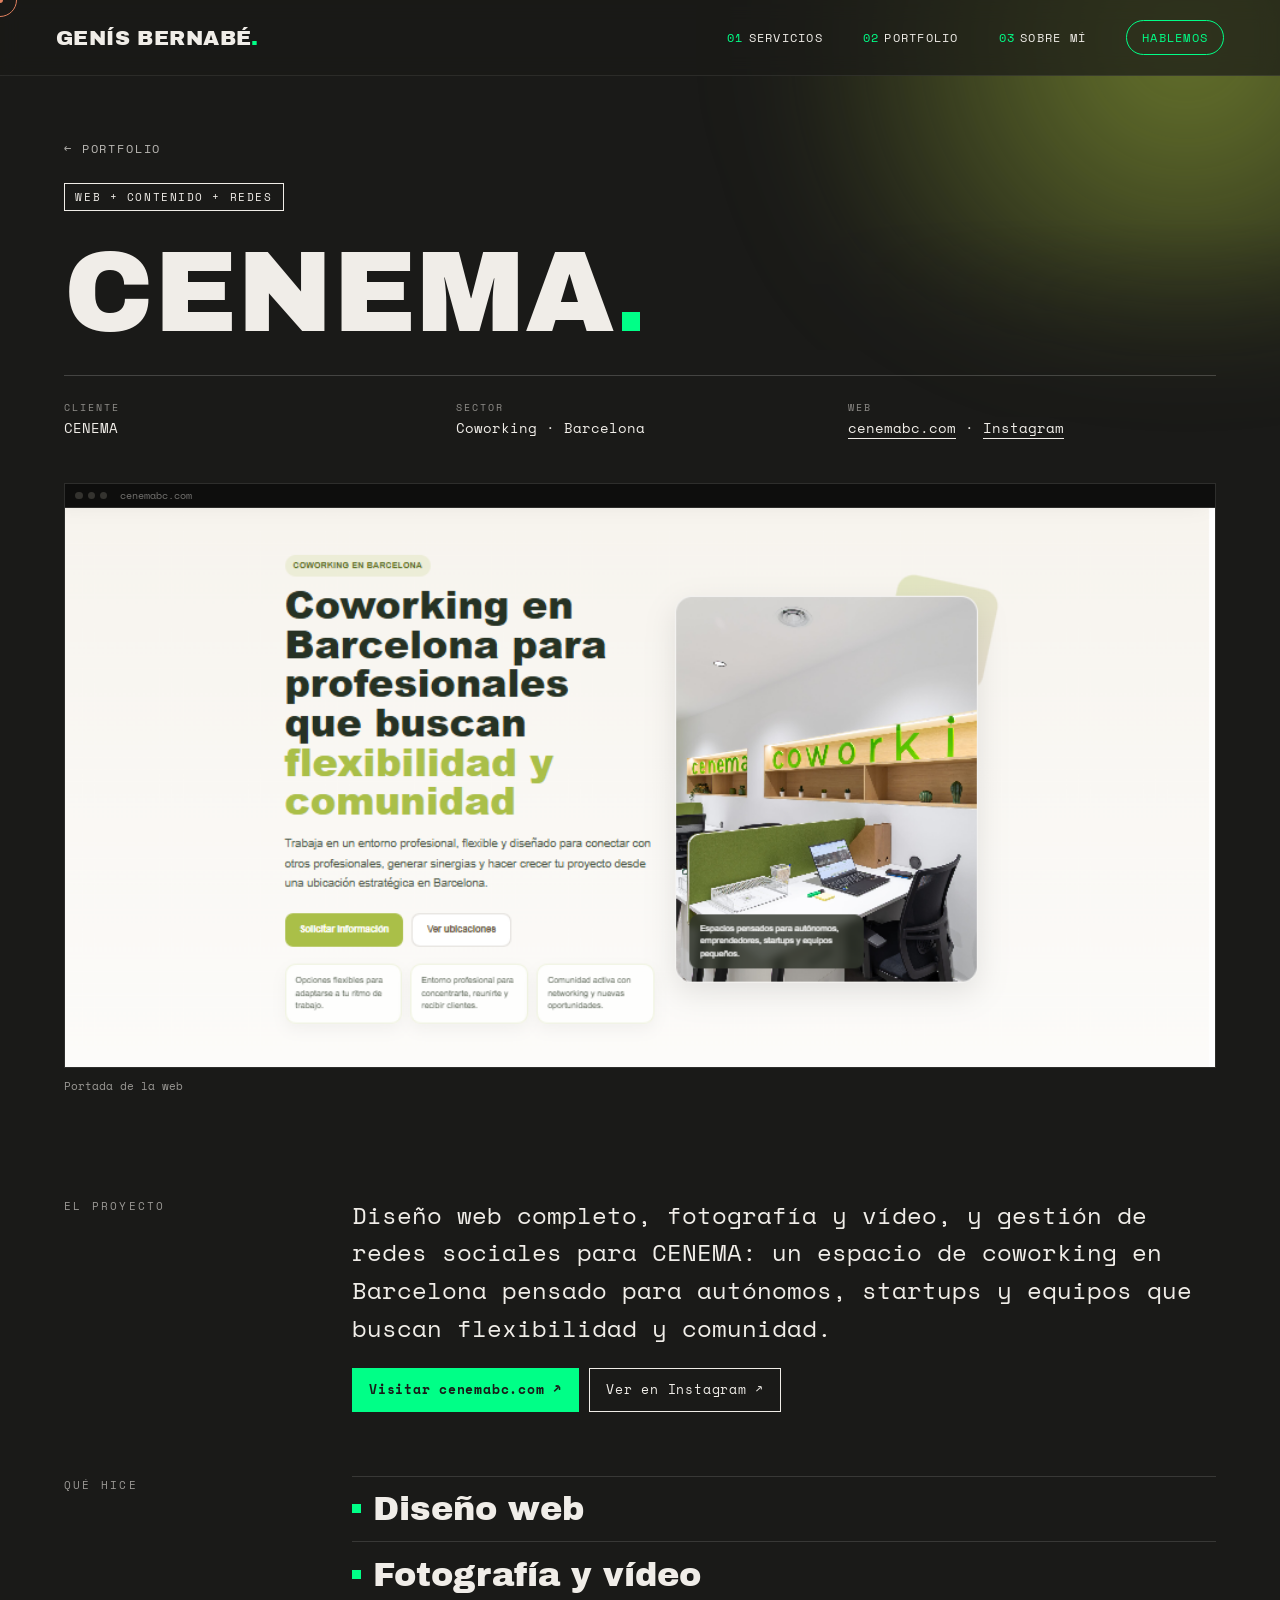
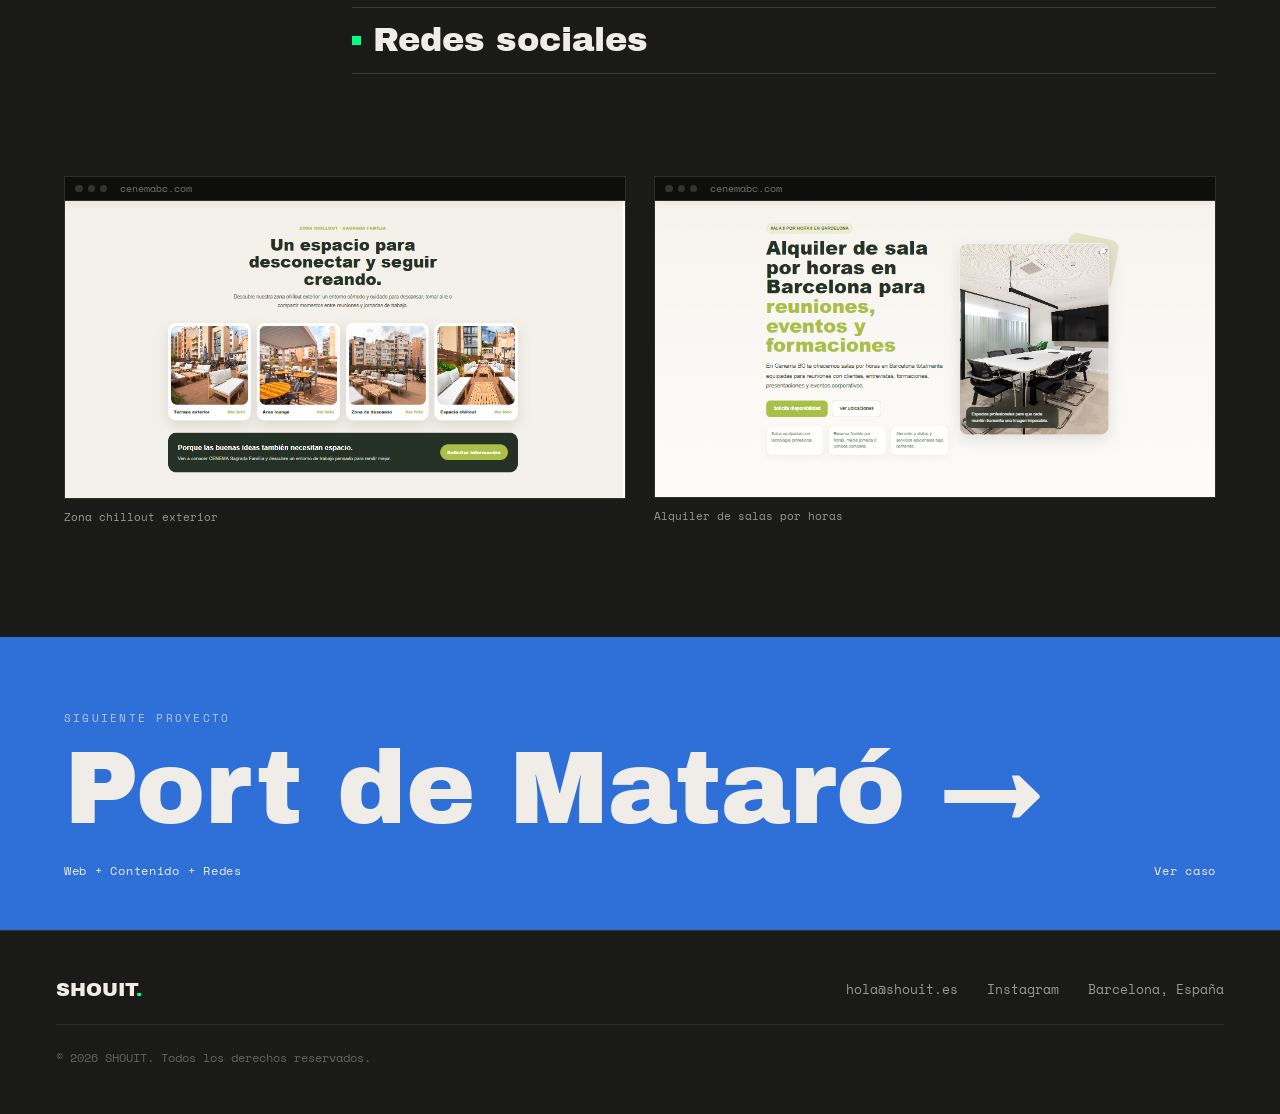
==== proyectos/cenema.html @ dc2387a7 "Páginas de proyecto: una sola luz, más lenta" ====
<!DOCTYPE html>
<html lang="es">
<head>
<meta charset="UTF-8">
<meta name="viewport" content="width=device-width, initial-scale=1.0">
<title>CENEMA — Genís Bernabé</title>
<meta name="description" content="Diseño web, fotografía y gestión de redes sociales para CENEMA, un espacio de coworking en Barcelona.">

<link rel="preconnect" href="https://fonts.googleapis.com">
<link rel="preconnect" href="https://fonts.gstatic.com" crossorigin>
<link href="https://fonts.googleapis.com/css2?family=Archivo+Black&family=Space+Mono:ital,wght@0,400;0,700;1,400&display=swap" rel="stylesheet">

<link rel="stylesheet" href="/style.css">
</head>
<body>

<!-- ============ CUSTOM CURSOR ============ -->
<div class="cursor" id="cursor" aria-hidden="true">
  <div class="cursor__dot"></div>
  <div class="cursor__ring"></div>
</div>

<header class="nav" id="nav">
  <a href="/index.html" class="nav__logo">GENÍS BERNABÉ<span class="dot">.</span></a>

  <nav class="nav__links" id="navLinks">
    <a href="/index.html#servicios"><span>01</span> Servicios</a>
    <a href="/index.html#portfolio"><span>02</span> Portfolio</a>
    <a href="/index.html#sobre-mi"><span>03</span> Sobre mí</a>
    <a href="/index.html#contacto" class="nav__cta">Hablemos</a>
  </nav>

  <button class="nav__burger" id="burger" aria-label="Abrir menú" aria-expanded="false">
    <span></span><span></span>
  </button>
</header>
<main id="top" class="proyecto" style="--tint:#a5bd3c;--tint-ink:#1a1a18">

  <!-- ============ CABECERA ============ -->
  <header class="proyecto-head">
    <div class="proyecto-glow" aria-hidden="true"><div class="proyecto-bg"><span class="proyecto-blob"></span></div></div>
    <a class="proyecto-back" href="/index.html#portfolio">← Portfolio</a>
    <p class="proyecto-tag">Web + Contenido + Redes</p>
    <h1 class="proyecto-title">CENEMA<span class="proyecto-dot"></span></h1>
    <dl class="proyecto-meta">
      <div><dt>Cliente</dt><dd>CENEMA</dd></div>
      <div><dt>Sector</dt><dd>Coworking · Barcelona</dd></div>
      <div><dt>Web</dt><dd><a href="https://cenemabc.com" target="_blank" rel="noopener">cenemabc.com</a> · <a href="https://www.instagram.com/cenemabc" target="_blank" rel="noopener">Instagram</a></dd></div>
    </dl>
  </header>

  <!-- ============ PORTADA ============ -->
  <section class="proyecto-cover">
      <figure class="proyecto-shot">
        <div class="proyecto-shot__frame">
          <div class="proyecto-shot__bar" aria-hidden="true"><i></i><i></i><i></i><span>cenemabc.com</span></div>
          <img src="/img/proyectos/cenema/cenema-03.jpg.png" width="956" height="465" alt="Portada de la web de CENEMA — Coworking en Barcelona" loading="lazy">
        </div>
        <figcaption>Portada de la web</figcaption>
      </figure>
  </section>

  <!-- ============ EL PROYECTO ============ -->
  <section class="proyecto-row">
    <h2 class="proyecto-lbl">El proyecto</h2>
    <div>
      <p class="proyecto-text">Diseño web completo, fotografía y vídeo, y gestión de redes sociales para CENEMA: un espacio de coworking en Barcelona pensado para autónomos, startups y equipos que buscan flexibilidad y comunidad.</p>
        <div class="proyecto-btns">
          <a href="https://cenemabc.com" target="_blank" rel="noopener" class="proyecto-btn proyecto-btn--solid">Visitar cenemabc.com ↗</a>
          <a href="https://www.instagram.com/cenemabc" target="_blank" rel="noopener" class="proyecto-btn">Ver en Instagram ↗</a>
        </div>
    </div>
  </section>

  <!-- ============ QUÉ HICE ============ -->
  <section class="proyecto-row">
    <h2 class="proyecto-lbl">Qué hice</h2>
    <ul class="proyecto-works">
      <li>Diseño web</li>
      <li>Fotografía y vídeo</li>
      <li>Redes sociales</li>
    </ul>
  </section>

  <!-- ============ GALERÍA ============ -->
  <section class="proyecto-gallery" data-n="2">
      <figure class="proyecto-shot">
        <div class="proyecto-shot__frame">
          <div class="proyecto-shot__bar" aria-hidden="true"><i></i><i></i><i></i><span>cenemabc.com</span></div>
          <img src="/img/proyectos/cenema/cenema-01.jpg.png" width="961" height="509" alt="CENEMA — zona chillout exterior" loading="lazy">
        </div>
        <figcaption>Zona chillout exterior</figcaption>
      </figure>
      <figure class="proyecto-shot">
        <div class="proyecto-shot__frame">
          <div class="proyecto-shot__bar" aria-hidden="true"><i></i><i></i><i></i><span>cenemabc.com</span></div>
          <img src="/img/proyectos/cenema/cenema-02.jpg.png" width="941" height="497" alt="CENEMA — alquiler de salas por horas" loading="lazy">
        </div>
        <figcaption>Alquiler de salas por horas</figcaption>
      </figure>
  </section>

  <!-- ============ SIGUIENTE PROYECTO ============ -->
  <a class="proyecto-next" href="/proyectos/mataro.html" style="--tint:#2f6fd8;--tint-ink:#f0ede8">
    <span class="proyecto-next__lbl">Siguiente proyecto</span>
    <span class="proyecto-next__name">Port de Mataró →</span>
    <span class="proyecto-next__row"><span>Web + Contenido + Redes</span><span>Ver caso</span></span>
  </a>

</main>

<!-- ============ FOOTER ============ -->
<footer class="footer">
  <a href="/index.html" class="footer__brand">SHOUIT<span class="dot">.</span></a>
  <div class="footer__meta">
    <a href="mailto:hola@shouit.es">hola@shouit.es</a>
    <a href="https://instagram.com" target="_blank" rel="noopener">Instagram</a>
    <span>Barcelona, España</span>
  </div>
  <p class="footer__copy">© <span id="year"></span> SHOUIT. Todos los derechos reservados.</p>
</footer>

<script src="/script.js"></script>
</body>
</html>
---- style.css ----
/* ==========================================================
   SHOUIT — design tokens
   ========================================================== */
:root{
  --black:#1a1a18;
  --white:#f0ede8;
  --green:#00ff87;
  --accent:#e0805f;

  --font-display:'Archivo Black', sans-serif;
  --font-mono:'Space Mono', monospace;

  --nav-h:76px;
  --ease:cubic-bezier(.16,1,.3,1);

  --ink:var(--white);
}

/* Sections that sit on a light (green) background flip their ink color
   automatically — every rule below that reads var(--ink) adapts without
   needing a separate light-mode copy of each rule. */
.on-light{
  --ink:var(--black);
  background:var(--green);
  color:var(--ink);
}

*,*::before,*::after{box-sizing:border-box;margin:0;padding:0;}

html{scroll-behavior:smooth;}

body{
  background:var(--black);
  color:var(--ink);
  font-family:var(--font-mono);
  overflow-x:hidden;
  cursor:none;
}

a{color:inherit;text-decoration:none;}
button{font:inherit;color:inherit;background:none;border:0;cursor:none;}
ul{list-style:none;}
img{max-width:100%;display:block;}

::selection{background:var(--green);color:var(--black);}

.dot{color:var(--green);}

@media (hover:none), (pointer:coarse){
  body, a, button{cursor:auto;}
  .cursor{display:none;}
}

/* ==========================================================
   Custom cursor
   ========================================================== */
.cursor{position:fixed;top:0;left:0;z-index:300;pointer-events:none;}
.cursor__dot,.cursor__ring{
  position:fixed;top:0;left:0;
  border-radius:50%;
  transform:translate(-50%,-50%);
  pointer-events:none;
}
.cursor__dot{width:6px;height:6px;background:var(--accent);}
.cursor__ring{
  width:34px;height:34px;
  border:1px solid var(--accent);
  transition:width .25s var(--ease),height .25s var(--ease),
             border-color .25s var(--ease),background .25s var(--ease);
}
.cursor.is-active .cursor__ring{
  width:56px;height:56px;
  background:color-mix(in srgb, var(--accent) 15%, transparent);
  border-color:var(--white);
}

/* ==========================================================
   Nav
   ========================================================== */
.nav{
  --ink:var(--white);
  position:fixed;top:0;left:0;right:0;z-index:100;
  height:var(--nav-h);
  display:flex;align-items:center;justify-content:space-between;
  padding:0 clamp(1.5rem,5vw,3.5rem);
  background:rgba(26,26,24,.7);
  backdrop-filter:blur(10px);
  border-bottom:1px solid color-mix(in srgb, var(--ink) 8%, transparent);
}
.nav__logo{
  font-family:var(--font-display);
  font-size:1.3rem;
  letter-spacing:.02em;
}
.nav__links{display:flex;align-items:center;gap:2.5rem;}
.nav__links a{
  font-size:.78rem;
  text-transform:uppercase;
  letter-spacing:.1em;
  display:flex;align-items:center;gap:.4em;
  position:relative;
}
.nav__links a span{color:var(--green);}
.nav__links a:not(.nav__cta)::after{
  content:'';position:absolute;left:0;bottom:-4px;width:0;height:1px;
  background:var(--green);transition:width .3s var(--ease);
}
.nav__links a:not(.nav__cta):hover::after{width:100%;}
.nav__cta{
  border:1px solid var(--green);
  color:var(--green);
  padding:.6em 1.2em;
  border-radius:100px;
  transition:background .25s var(--ease),color .25s var(--ease);
}
.nav__cta:hover{background:var(--green);color:var(--black);}

.nav__burger{
  display:none;
  width:32px;height:22px;
  position:relative;
  flex-direction:column;justify-content:space-between;
}
.nav__burger span{
  display:block;height:2px;width:100%;background:var(--white);
  transition:transform .3s var(--ease),opacity .3s var(--ease);
}

/* ==========================================================
   Hero
   ========================================================== */
.hero{
  position:relative;
  min-height:100vh;
  padding:calc(var(--nav-h) + 3rem) clamp(1.5rem,5vw,3.5rem) 4rem;
  display:flex;flex-direction:column;align-items:center;justify-content:center;
  text-align:center;
  gap:1.6rem;
  overflow:hidden;
  background:var(--black);
}
.hero > *{position:relative;z-index:1;}

.hero__bg{
  position:absolute;inset:-20%;
  z-index:0;
  filter:blur(60px);
  pointer-events:none;
  /* Entrada: la página arranca en negro y las manchas se van encendiendo */
  opacity:0;
  animation:heroWake 1.6s ease-out .1s forwards;
}
@keyframes heroWake{to{opacity:1;}}

/* En la portada, el menú aparece cuando termina la entrada del nombre
   (script.js ajusta el momento exacto con --nav-d) */
.home .nav{
  opacity:0;
  animation:fadeUp .6s var(--ease) var(--nav-d, 1.9s) forwards;
}
.hero__blob{
  position:absolute;
  border-radius:50%;
  mix-blend-mode:screen;
}
.hero__blob--1{
  width:45%;height:70%;left:-5%;top:-10%;
  background:radial-gradient(circle, color-mix(in srgb, var(--green) 55%, transparent), transparent 70%);
  animation:heroBlobA 8s ease-in-out infinite;
}
.hero__blob--2{
  width:50%;height:65%;right:-10%;top:10%;
  background:radial-gradient(circle, color-mix(in srgb, var(--accent) 50%, transparent), transparent 70%);
  animation:heroBlobB 9.5s ease-in-out infinite;
}
.hero__blob--3{
  width:40%;height:55%;left:30%;bottom:-20%;
  background:radial-gradient(circle, color-mix(in srgb, var(--green) 30%, transparent), transparent 70%);
  animation:heroBlobC 11s ease-in-out infinite;
}
@keyframes heroBlobA{
  0%,100%{transform:translate(0,0) scale(1);}
  25%{transform:translate(14%,16%) scale(1.2);}
  50%{transform:translate(-6%,10%) scale(.9);}
  75%{transform:translate(10%,-8%) scale(1.1);}
}
@keyframes heroBlobB{
  0%,100%{transform:translate(0,0) scale(1);}
  25%{transform:translate(-16%,-10%) scale(1.15);}
  50%{transform:translate(8%,-14%) scale(.92);}
  75%{transform:translate(-10%,8%) scale(1.1);}
}
@keyframes heroBlobC{
  0%,100%{transform:translate(0,0) scale(1);}
  25%{transform:translate(10%,-14%) scale(1.25);}
  50%{transform:translate(-14%,-4%) scale(.9);}
  75%{transform:translate(6%,10%) scale(1.1);}
}

.hero__eyebrow{
  font-size:.75rem;letter-spacing:.25em;
  color:var(--accent);
  opacity:0;
  animation:fadeUp .6s var(--ease) var(--d, 1.8s) forwards;
}
.hero__prompt{
  font-family:var(--font-mono);
  font-weight:700;
  font-size:clamp(1rem,2.6vw,1.6rem);
  letter-spacing:.05em;
  text-transform:uppercase;
  display:flex;flex-wrap:wrap;gap:.5em;justify-content:center;
}
.hero__prompt .w{
  opacity:0;transform:translateY(1em);
  animation:wordIn .6s var(--ease) forwards;
}
@keyframes wordIn{to{opacity:1;transform:translateY(0);}}

.hero__brand{
  font-family:var(--font-display);
  font-size:clamp(2.6rem,6.2vw,5.5rem);
  line-height:.9;
  letter-spacing:.01em;
  color:var(--white);
  display:flex;flex-wrap:wrap;justify-content:center;
  column-gap:.32em;row-gap:.12em; /* row-gap leaves room for the accents on Í and É */
}
.hero__word{
  display:inline-flex;align-items:baseline;white-space:nowrap;
  /* Recorta solo lo que queda por debajo de la línea del texto
     (por arriba y a los lados no, para las tildes y el punto) */
  clip-path:inset(-1em -100vw 0 -100vw);
}
/* Punto final verde: entra desde la derecha y se posa en la línea del texto */
.hero__dot{
  width:.2em;height:.2em;margin-left:.06em;flex:none;
  background:var(--green);
  opacity:0;transform:translateX(5em);
  animation:dotIn .9s cubic-bezier(.22,1,.36,1) var(--d, 1.4s) forwards;
}
@keyframes dotIn{
  0%{opacity:0;transform:translateX(5em);}
  20%{opacity:1;}
  100%{opacity:1;transform:translateX(0);}
}
/* El nombre sube desde detrás de una línea invisible, palabra a palabra */
.hero__brand .l{
  display:inline-block;
  transform:translateY(135%); /* 135% para que tampoco asomen las tildes antes de tiempo */
  animation:nameUp .9s var(--ease) forwards;
}
@keyframes nameUp{to{transform:translateY(0);}}
.hero__sub{
  max-width:34ch;
  font-size:.9rem;
  line-height:1.6;
  color:color-mix(in srgb, var(--ink) 65%, transparent);
  opacity:0;
  animation:fadeUp .6s var(--ease) var(--d, 2.4s) forwards;
}
@keyframes fadeUp{
  from{opacity:0;transform:translateY(12px);}
  to{opacity:1;transform:translateY(0);}
}
.hero__scroll{
  display:flex;flex-direction:column;align-items:center;gap:.5rem;
  font-size:.7rem;letter-spacing:.2em;text-transform:uppercase;
  color:color-mix(in srgb, var(--ink) 50%, transparent);
  margin-top:1rem;
  opacity:0;
  animation:fadeUp .6s var(--ease) var(--d, 2.6s) forwards;
}
.hero__scroll svg{animation:bob 1.6s ease-in-out infinite;}
@keyframes bob{0%,100%{transform:translateY(0);}50%{transform:translateY(6px);}}

@media (prefers-reduced-motion:reduce){
  .hero__prompt .w,.hero__brand .l,.hero__dot,.hero__eyebrow,.hero__sub,.hero__scroll,.hero__bg,.home .nav{
    animation:none !important;opacity:1 !important;transform:none !important;
  }
  .hero__blob{animation:none !important;}
}

/* ==========================================================
   Marquee
   ========================================================== */
.marquee{
  border-top:1px solid color-mix(in srgb, var(--ink) 12%, transparent);
  border-bottom:1px solid color-mix(in srgb, var(--ink) 12%, transparent);
  overflow:hidden;
  padding:1.1rem 0;
}
.marquee__track{
  display:flex;align-items:center;
  white-space:nowrap;
  width:max-content;
  animation:scroll 26s linear infinite;
}
.marquee__track span{
  font-family:var(--font-display);
  font-size:clamp(1.3rem,3vw,2rem);
  padding:0 1.2rem;
  color:var(--white);
}
.marquee__track i{
  width:10px;height:10px;border-radius:50%;background:var(--green);
  display:inline-block;flex:none;
}
@keyframes scroll{to{transform:translateX(-50%);}}
@media (prefers-reduced-motion:reduce){.marquee__track{animation:none;}}

/* ==========================================================
   Section head
   ========================================================== */
.section-head{
  padding:6rem clamp(1.5rem,5vw,3.5rem) 2.5rem;
}
.section-head__eyebrow{
  font-size:.75rem;letter-spacing:.25em;color:var(--accent);margin-bottom:.8rem;
}
.section-head__title{
  font-family:var(--font-display);
  font-size:clamp(2.2rem,6vw,4rem);
  line-height:1.02;
}

/* ==========================================================
   Servicios — accordion
   ========================================================== */
.accordion{
  border-top:1px solid color-mix(in srgb, var(--ink) 15%, transparent);
  padding:0 clamp(1.5rem,5vw,3.5rem) 2rem;
}
.acc-item{border-bottom:1px solid color-mix(in srgb, var(--ink) 15%, transparent);}
.acc-item__head{
  width:100%;
  display:flex;align-items:center;gap:1.5rem;
  padding:1.7rem 0;
  text-align:left;
}
.acc-item__num{
  font-size:.8rem;color:var(--accent);
}
.acc-item__title{
  flex:1;
  font-family:var(--font-display);
  font-size:clamp(1.3rem,3.5vw,2.1rem);
  transition:color .25s var(--ease);
}
.acc-item:hover .acc-item__title{color:var(--green);}
.acc-item__plus{
  position:relative;width:20px;height:20px;flex:none;
}
.acc-item__plus::before,.acc-item__plus::after{
  content:'';position:absolute;top:50%;left:50%;
  background:var(--white);
  transform:translate(-50%,-50%);
  transition:transform .3s var(--ease);
}
.acc-item__plus::before{width:20px;height:2px;}
.acc-item__plus::after{width:2px;height:20px;}
.acc-item.is-open .acc-item__plus::after{transform:translate(-50%,-50%) rotate(90deg) scaleY(0);}
.acc-item.is-open .acc-item__plus::before{background:var(--green);}

.acc-item__body{
  max-height:0;overflow:hidden;
  transition:max-height .5s var(--ease);
}
.acc-item__body-inner{padding:0 0 2rem;max-width:56ch;}
.acc-item__body-inner p{
  font-size:.95rem;line-height:1.7;color:color-mix(in srgb, var(--ink) 75%, transparent);margin-bottom:1rem;
}
.acc-item__body-inner li{
  font-size:.85rem;padding:.4rem 0;
  border-top:1px dashed color-mix(in srgb, var(--ink) 20%, transparent);
}
.acc-item__body-inner li::before{content:'— ';color:var(--accent);}

/* ==========================================================
   Portfolio — galería horizontal que avanza con el scroll vertical
   ========================================================== */
.pf{position:relative;}
.pf__sticky{
  position:sticky;top:0;
  height:100vh;
  overflow:hidden;
  display:flex;flex-direction:column;justify-content:center;
  padding-top:var(--nav-h);
}
.pf__track{
  display:flex;gap:clamp(1rem,2vw,1.75rem);
  padding:0 clamp(1.5rem,5vw,3.5rem);
  width:max-content;
  will-change:transform;
}
.pf__panel{
  --ink:var(--white);
  position:relative;flex:none;
  width:84vw;
  height:calc(100vh - var(--nav-h) - 6.5rem);
  min-height:320px;
  overflow:hidden;
  background:#141414;
  color:var(--ink);
  isolation:isolate;
  /* Permite que lo de dentro se mida respecto al panel (unidades cqw / cqh) */
  container-type:size;
}

/* Fondo de los paneles: oscuro con un brillo del color de la marca del cliente (--tint) */
.pf__panel--stage{
  --tint:#3a3a36;
  background:
    radial-gradient(60% 80% at 72% 42%, color-mix(in srgb, var(--tint) 34%, transparent), transparent 70%),
    radial-gradient(40% 50% at 95% 100%, color-mix(in srgb, var(--tint) 18%, transparent), transparent 70%),
    #121211;
}

/* Proyectos web: la captura dentro de un navegador, a la derecha */
.pf__shot{
  position:absolute;inset:0;
  display:flex;align-items:center;justify-content:flex-end;
  padding:0 5.5cqw 16cqh 0;
  will-change:transform;
}
.pf__browser{
  width:min(61cqw, 112cqh);
  border-radius:.9cqw;overflow:hidden;
  background:#e9e6e0;
  box-shadow:0 3cqw 6cqw -2cqw rgba(0,0,0,.65), 0 0 0 1px rgba(255,255,255,.12);
  transition:transform 1.1s var(--ease);
}
.pf__panel:hover .pf__browser{transform:translateY(-1cqh) scale(1.015);}
.pf__browser-bar{
  height:max(22px, 2.6cqw);
  display:flex;align-items:center;gap:max(5px,.55cqw);
  padding:0 max(10px,1.2cqw);
  background:#dcd8d1;
}
.pf__browser-bar i{width:max(7px,.75cqw);height:max(7px,.75cqw);border-radius:50%;background:#b9b4ab;}
.pf__browser-bar span{
  margin-left:max(10px,1.2cqw);
  flex:1;max-width:38%;
  border-radius:100px;background:#efece7;
  font-size:max(10px,.8cqw);line-height:1.9;padding-left:max(8px,.9cqw);
  color:#8a857c;white-space:nowrap;overflow:hidden;
}
.pf__browser img{width:100%;aspect-ratio:16/9;object-fit:cover;object-position:left top;}

/* Proyectos de redes: posts en fila que se salen del panel, como un feed que sigue */
.pf__feed{
  position:absolute;inset:0;
  display:flex;align-items:center;gap:2cqw;
  padding-left:37cqw;
  will-change:transform;
}
.pf__feed img{
  flex:none;
  height:76cqh;width:auto;aspect-ratio:4/5;object-fit:cover;
  box-shadow:0 2.5cqw 5cqw -2cqw rgba(0,0,0,.7);
  transition:transform 1.1s var(--ease);
}
.pf__feed img:nth-child(odd){translate:0 5%;}
.pf__feed img:nth-child(even){translate:0 -5%;}
.pf__panel:hover .pf__feed img{transform:translateY(-6px);}
.pf__panel:hover .pf__feed img:nth-child(2){transition-delay:.05s;}
.pf__panel:hover .pf__feed img:nth-child(3){transition-delay:.1s;}
.pf__panel:hover .pf__feed img:nth-child(4){transition-delay:.15s;}

/* Hueco provisional mientras no hay imagen */
.pf__pending{
  position:absolute;inset:0;
  background:repeating-linear-gradient(135deg, color-mix(in srgb, var(--white) 5%, transparent) 0 1px, transparent 1px 14px);
  display:flex;align-items:center;justify-content:center;
}
.pf__pending span{
  font-size:.72rem;letter-spacing:.2em;text-transform:uppercase;
  color:color-mix(in srgb, var(--white) 45%, transparent);
  border:1px dashed color-mix(in srgb, var(--white) 25%, transparent);
  padding:.6rem 1rem;
}

.pf__scrim{
  position:absolute;inset:0;z-index:1;pointer-events:none;
  background:linear-gradient(to top, rgba(10,10,9,.78) 0%, rgba(10,10,9,.25) 32%, transparent 55%);
}
.pf__panel--stage .pf__scrim{background:linear-gradient(to top, rgba(10,10,9,.55) 0%, transparent 35%);}
.pf__cap{
  position:absolute;z-index:2;
  left:clamp(1.25rem,3vw,2.5rem);right:clamp(1.25rem,3vw,2.5rem);bottom:clamp(1.25rem,3vw,2.25rem);
  display:flex;align-items:flex-end;justify-content:space-between;gap:1.5rem;
}
.pf__title{display:flex;align-items:baseline;gap:clamp(.8rem,1.6vw,1.4rem);}
.pf__num{font-size:.8rem;letter-spacing:.1em;color:var(--green);}
.pf__name{font-family:var(--font-display);font-size:clamp(1.8rem,5vw,4.2rem);line-height:.95;}
.pf__tag{
  margin-top:.7rem;margin-left:calc(2ch + clamp(.8rem,1.6vw,1.4rem));
  font-size:.72rem;letter-spacing:.1em;text-transform:uppercase;
  color:color-mix(in srgb, var(--ink) 70%, transparent);
}
.pf__view{
  flex:none;font-size:.75rem;letter-spacing:.08em;text-transform:uppercase;
  border:1px solid var(--green);color:var(--green);
  padding:.65em 1.2em;border-radius:100px;
  opacity:0;transform:translateY(8px);
  transition:opacity .4s var(--ease),transform .4s var(--ease),background .25s var(--ease),color .25s var(--ease);
}
.pf__panel:hover .pf__view,.pf__panel:focus-visible .pf__view{opacity:1;transform:translateY(0);}
.pf__view:hover{background:var(--green);color:var(--black);}

/* Último panel: "Tu proyecto aquí" */
.pf__panel--cta{
  --ink:var(--black);
  background:transparent;
  border:1px dashed color-mix(in srgb, var(--ink) 35%, transparent);
  display:flex;flex-direction:column;justify-content:flex-end;
  padding:clamp(1.25rem,3vw,2.5rem);
  transition:border-color .3s var(--ease);
}
.pf__panel--cta:hover{border-color:var(--accent);}
.pf__panel--cta .pf__num{color:var(--ink);}
.pf__panel--cta .pf__name{color:var(--accent);font-size:clamp(2.4rem,7vw,6rem);}
.pf__panel--cta .pf__go{margin-top:1.2rem;font-size:.85rem;letter-spacing:.08em;text-transform:uppercase;}

/* Contador + barra de progreso */
.pf__meta{
  display:flex;align-items:center;gap:1.2rem;
  padding:1.4rem clamp(1.5rem,5vw,3.5rem) 0;
  font-size:.75rem;letter-spacing:.12em;
}
.pf__count{font-variant-numeric:tabular-nums;min-width:7ch;}
.pf__bar{flex:1;max-width:240px;height:1px;background:color-mix(in srgb, var(--ink) 25%, transparent);position:relative;overflow:hidden;}
.pf__bar i{position:absolute;inset:0;background:var(--ink);transform-origin:left;transform:scaleX(0);}

@media (max-width:700px){
  .pf__panel{width:86vw;height:min(68vh, 560px);}
  /* En móvil el panel es vertical: el trabajo va arriba y el título abajo */
  .pf__shot{align-items:flex-start;justify-content:center;padding:9cqh 7cqw 0;}
  .pf__browser{width:86cqw;border-radius:2cqw;}
  .pf__browser-bar span{display:none;}
  .pf__browser img{aspect-ratio:4/3;}
  .pf__feed{align-items:flex-start;padding:8cqh 0 0 8cqw;gap:4cqw;}
  .pf__feed img{height:52cqh;}
  .pf__cap{flex-direction:column;align-items:flex-start;}
  .pf__view{opacity:1;transform:none;}
}

/* ==========================================================
   About
   ========================================================== */
.about{
  display:grid;grid-template-columns:1fr 1.2fr;gap:3rem;
  padding:5rem clamp(1.5rem,5vw,3.5rem) 6rem;
  border-top:1px solid color-mix(in srgb, var(--ink) 12%, transparent);
}
.about__text p{font-size:.95rem;line-height:1.75;color:color-mix(in srgb, var(--ink) 75%, transparent);margin-bottom:1.2rem;}
.about__link{
  display:inline-block;margin-top:.5rem;
  font-size:.85rem;color:var(--green);
  border-bottom:1px solid var(--green);padding-bottom:.15rem;
}
@media (max-width:800px){
  .about{grid-template-columns:1fr;}
}

/* ==========================================================
   Contact
   ========================================================== */
.contact{
  border-top:1px solid color-mix(in srgb, var(--ink) 12%, transparent);
}
.form{
  padding:0 clamp(1.5rem,5vw,3.5rem) 7rem;
  max-width:640px;
  display:flex;flex-direction:column;gap:1.6rem;
}
.form__row{display:flex;flex-direction:column;gap:.6rem;}
.form__row label{
  font-size:.72rem;letter-spacing:.15em;text-transform:uppercase;color:var(--ink);
}
.form__row input,.form__row textarea{
  background:transparent;
  border:none;
  border-bottom:1px solid color-mix(in srgb, var(--ink) 25%, transparent);
  color:var(--ink);
  font-family:var(--font-mono);
  font-size:1rem;
  padding:.7rem 0;
  resize:vertical;
  transition:border-color .25s var(--ease);
}
.form__row input::placeholder,.form__row textarea::placeholder{color:color-mix(in srgb, var(--ink) 35%, transparent);}
.form__row input:focus,.form__row textarea:focus{
  outline:none;border-color:var(--accent);
}
.form__submit{
  align-self:flex-start;
  display:flex;align-items:center;gap:.8rem;
  margin-top:.5rem;
  background:var(--black);
  color:var(--white);
  font-family:var(--font-mono);font-weight:700;
  font-size:.85rem;letter-spacing:.05em;text-transform:uppercase;
  padding:1rem 1.8rem;
  border-radius:100px;
  transition:transform .25s var(--ease),background .25s var(--ease);
}
.form__submit:hover{background:var(--accent);color:var(--black);transform:translateX(4px);}

/* ==========================================================
   Footer
   ========================================================== */
.footer{
  padding:3rem clamp(1.5rem,5vw,3.5rem);
  display:flex;flex-wrap:wrap;gap:1.5rem;
  align-items:center;justify-content:space-between;
  border-top:1px solid color-mix(in srgb, var(--ink) 12%, transparent);
}
.footer__brand{font-family:var(--font-display);font-size:1.2rem;}
.footer__meta{display:flex;gap:1.8rem;font-size:.8rem;color:color-mix(in srgb, var(--ink) 60%, transparent);flex-wrap:wrap;}
.footer__meta a:hover{color:var(--green);}
.footer__copy{
  width:100%;
  font-size:.72rem;color:color-mix(in srgb, var(--ink) 35%, transparent);
  padding-top:1.5rem;
  border-top:1px solid color-mix(in srgb, var(--ink) 8%, transparent);
}

/* ==========================================================
   Keyboard focus
   ========================================================== */
a:focus-visible,button:focus-visible,input:focus-visible,textarea:focus-visible{
  outline:2px solid var(--accent);outline-offset:3px;
}

/* ==========================================================
   Responsive nav
   ========================================================== */
@media (max-width:820px){
  .nav__burger{display:flex;}
  .nav__links{
    position:fixed;top:var(--nav-h);left:0;right:0;
    background:var(--black);
    flex-direction:column;align-items:flex-start;
    gap:0;
    padding:1rem clamp(1.5rem,5vw,3.5rem) 2rem;
    border-bottom:1px solid color-mix(in srgb, var(--ink) 10%, transparent);
    transform:translateY(-8px);
    opacity:0;visibility:hidden;
    transition:opacity .3s var(--ease),transform .3s var(--ease),visibility .3s;
  }
  .nav__links.is-open{opacity:1;visibility:visible;transform:translateY(0);}
  .nav__links a{width:100%;padding:1rem 0;border-bottom:1px solid color-mix(in srgb, var(--ink) 8%, transparent);}
  .nav__cta{margin-top:1rem;text-align:center;}
  .nav__burger.is-open span:first-child{transform:translateY(4px) rotate(45deg);}
  .nav__burger.is-open span:last-child{transform:translateY(-4px) rotate(-45deg);}

  .about{gap:2rem;}
}

/* ==========================================================
   Página de proyecto (/proyectos/) — estructura "caso de estudio"
   Cabecera con ficha de datos → portada → proyecto → qué hice
   → galería → bloque con el color del siguiente proyecto.
   Cada página define --tint / --tint-ink (color de su vitrina).
   ========================================================== */
.proyecto{
  --tint:var(--green);--tint-ink:var(--black);
  --pad:clamp(1.25rem,5vw,4rem);
  --line:color-mix(in srgb, var(--white) 14%, transparent);
  max-width:1680px;margin-inline:auto;
  display:flex;flex-direction:column;
}
:where(.proyecto) a{color:inherit;text-decoration:none;}

/* ---- cabecera ---- */
.proyecto-head{
  position:relative;overflow:hidden;
  padding:calc(var(--nav-h) + clamp(1.5rem,5vw,4.5rem)) var(--pad) clamp(1.75rem,4vw,2.75rem);
  display:flex;flex-direction:column;gap:clamp(1.1rem,2vw,1.6rem);
}
/* Luz de la cabecera: las mismas manchas en movimiento que el hero,
   con el color del proyecto (--tint). Se desvanece hacia abajo. */
.proyecto-glow{
  position:absolute;inset:0;z-index:0;overflow:hidden;pointer-events:none;
  -webkit-mask-image:linear-gradient(#000 45%, transparent 100%);
  mask-image:linear-gradient(#000 45%, transparent 100%);
}
.proyecto-bg{
  position:absolute;inset:-20%;
  filter:blur(60px);
  opacity:0;
  animation:heroWake 2.4s ease-out .1s forwards;
}
/* Una sola luz, arriba a la derecha, con un movimiento lento */
.proyecto-blob{
  position:absolute;border-radius:50%;mix-blend-mode:screen;
  width:55%;height:90%;right:-8%;top:-25%;
  background:radial-gradient(circle, color-mix(in srgb, var(--tint) 60%, transparent), transparent 70%);
  animation:heroBlobB 22s ease-in-out infinite;
}
.proyecto-head > :not(.proyecto-glow){position:relative;z-index:1;}
.proyecto-back{
  width:fit-content;
  font-size:.72rem;letter-spacing:.16em;text-transform:uppercase;
  opacity:.75;transition:opacity .25s var(--ease);
}
.proyecto-back:hover{opacity:1;color:var(--green);}
.proyecto-tag{
  width:fit-content;
  border:1px solid currentColor;padding:.3rem .65rem;
  font-size:.7rem;letter-spacing:.14em;text-transform:uppercase;
}
.proyecto-title{
  font-family:var(--font-display);font-weight:400;
  font-size:clamp(2.75rem,9vw,8rem);line-height:.98;
  text-wrap:balance;
}
.proyecto-dot{
  display:inline-block;width:.16em;height:.16em;
  margin-left:.06em;background:var(--green);
  /* Entra desde la derecha, como el punto del hero */
  opacity:0;transform:translateX(5em);
  animation:dotIn .9s cubic-bezier(.22,1,.36,1) .35s forwards;
}
.proyecto-meta{
  display:grid;grid-template-columns:1fr 1fr;gap:1rem 1rem;
  border-top:1px solid color-mix(in srgb, var(--white) 20%, transparent);
  padding-top:1.1rem;
}
.proyecto-meta > div:last-child{grid-column:1 / -1;}
.proyecto-meta dt{
  font-size:.62rem;letter-spacing:.2em;text-transform:uppercase;
  color:color-mix(in srgb, var(--white) 55%, transparent);
}
.proyecto-meta dd{margin:.2rem 0 0;font-size:.82rem;line-height:1.5;}
.proyecto-meta dd a{border-bottom:1px solid currentColor;transition:color .25s var(--ease);}
.proyecto-meta dd a:hover{color:var(--green);}

/* ---- imágenes ---- */
.proyecto-cover{padding:0 var(--pad);}
.proyecto-shot{margin:0;}
.proyecto-shot__frame{
  border:1px solid var(--line);background:#0e0e0d;overflow:hidden;
}
.proyecto-shot__bar{
  height:1.5rem;display:flex;align-items:center;gap:.32rem;
  padding:0 .65rem;background:#0e0e0d;border-bottom:1px solid var(--line);
  font-size:.62rem;color:color-mix(in srgb, var(--white) 45%, transparent);
}
.proyecto-shot__bar i{width:.45rem;height:.45rem;border-radius:50%;background:#34332f;}
.proyecto-shot__bar span{margin-left:.5rem;}
.proyecto-shot img{display:block;width:100%;height:auto;}
.proyecto-shot figcaption{
  margin-top:.55rem;font-size:.7rem;
  color:color-mix(in srgb, var(--white) 60%, transparent);
}
.proyecto-posts{
  display:grid;grid-template-columns:1fr 1fr;gap:.65rem;
}
.proyecto-posts img{display:block;width:100%;height:auto;border:1px solid var(--line);}

/* ---- texto ---- */
.proyecto-row{
  padding:clamp(2.75rem,8vw,6.5rem) var(--pad) 0;
  display:grid;gap:.9rem;
}
.proyecto-row + .proyecto-row{padding-top:clamp(2rem,5vw,4rem);}
.proyecto-lbl{
  margin:0;font-weight:400;
  font-size:.7rem;letter-spacing:.2em;text-transform:uppercase;
  color:color-mix(in srgb, var(--white) 60%, transparent);
}
.proyecto-text{margin:0;max-width:62ch;font-size:1rem;line-height:1.7;}
.proyecto-btns{display:flex;flex-wrap:wrap;gap:.65rem;margin-top:1.3rem;}
.proyecto-btn{
  display:inline-flex;align-items:center;gap:.5rem;
  padding:.7rem 1rem;border:1px solid var(--white);
  font-size:.76rem;letter-spacing:.06em;
  transition:background .25s var(--ease), color .25s var(--ease);
}
.proyecto-btn:hover{background:var(--white);color:var(--black);}
.proyecto-btn--solid{background:var(--green);border-color:var(--green);color:var(--black);font-weight:700;}
.proyecto-btn--solid:hover{background:var(--white);border-color:var(--white);}
.proyecto-works{list-style:none;margin:0;padding:0;}
.proyecto-works li{
  display:flex;align-items:center;gap:.75rem;
  border-top:1px solid color-mix(in srgb, var(--white) 14%, transparent);
  padding:.9rem 0;
  font-family:var(--font-display);font-size:clamp(1.3rem,3vw,2.1rem);
}
.proyecto-works li:last-child{border-bottom:1px solid color-mix(in srgb, var(--white) 14%, transparent);}
.proyecto-works li::before{content:"";width:.55rem;height:.55rem;background:var(--green);flex:none;}

/* ---- galería ---- */
.proyecto-gallery{
  padding:clamp(2.75rem,8vw,6.5rem) var(--pad) 0;
  display:grid;gap:1.1rem;
}

/* ---- siguiente proyecto ---- */
.proyecto-next{
  margin-top:clamp(3.5rem,9vw,7rem);
  background:var(--tint);color:var(--tint-ink);
  padding:clamp(2.25rem,6vw,4.5rem) var(--pad) clamp(2rem,4vw,3.5rem);
  display:flex;flex-direction:column;gap:.8rem;
}
.proyecto-next__lbl{font-size:.7rem;letter-spacing:.2em;text-transform:uppercase;opacity:.7;}
.proyecto-next__name{
  font-family:var(--font-display);
  font-size:clamp(2.4rem,9vw,6.5rem);line-height:.98;
  transition:text-decoration-color .25s var(--ease);
  text-decoration:underline;text-decoration-color:transparent;
  text-decoration-thickness:.06em;text-underline-offset:.12em;
}
.proyecto-next:hover .proyecto-next__name{text-decoration-color:currentColor;}
.proyecto-next__row{
  display:flex;flex-wrap:wrap;justify-content:space-between;gap:.75rem;
  margin-top:.5rem;font-size:.76rem;letter-spacing:.06em;
}

/* ---- escritorio ---- */
@media (min-width:900px){
  .proyecto-meta{grid-template-columns:repeat(3,1fr);gap:1.5rem;padding-top:1.5rem;}
  .proyecto-meta > div:last-child{grid-column:auto;}
  .proyecto-meta dd{font-size:.86rem;}
  .proyecto-row{grid-template-columns:15rem minmax(0,1fr);gap:3rem;}
  .proyecto-text{font-size:clamp(1.25rem,1.9vw,1.6rem);line-height:1.55;}
  .proyecto-posts{grid-template-columns:repeat(3,1fr);gap:1.25rem;}
  .proyecto-gallery{grid-template-columns:1fr 1fr;gap:1.75rem;}
  .proyecto-gallery[data-n="1"]{grid-template-columns:minmax(0,48rem);justify-content:center;}
  .proyecto-btn{font-size:.8rem;}
}

@media (prefers-reduced-motion:reduce){
  .proyecto-dot,.proyecto-bg{animation:none !important;opacity:1 !important;transform:none !important;}
  .proyecto-blob{animation:none !important;}
}
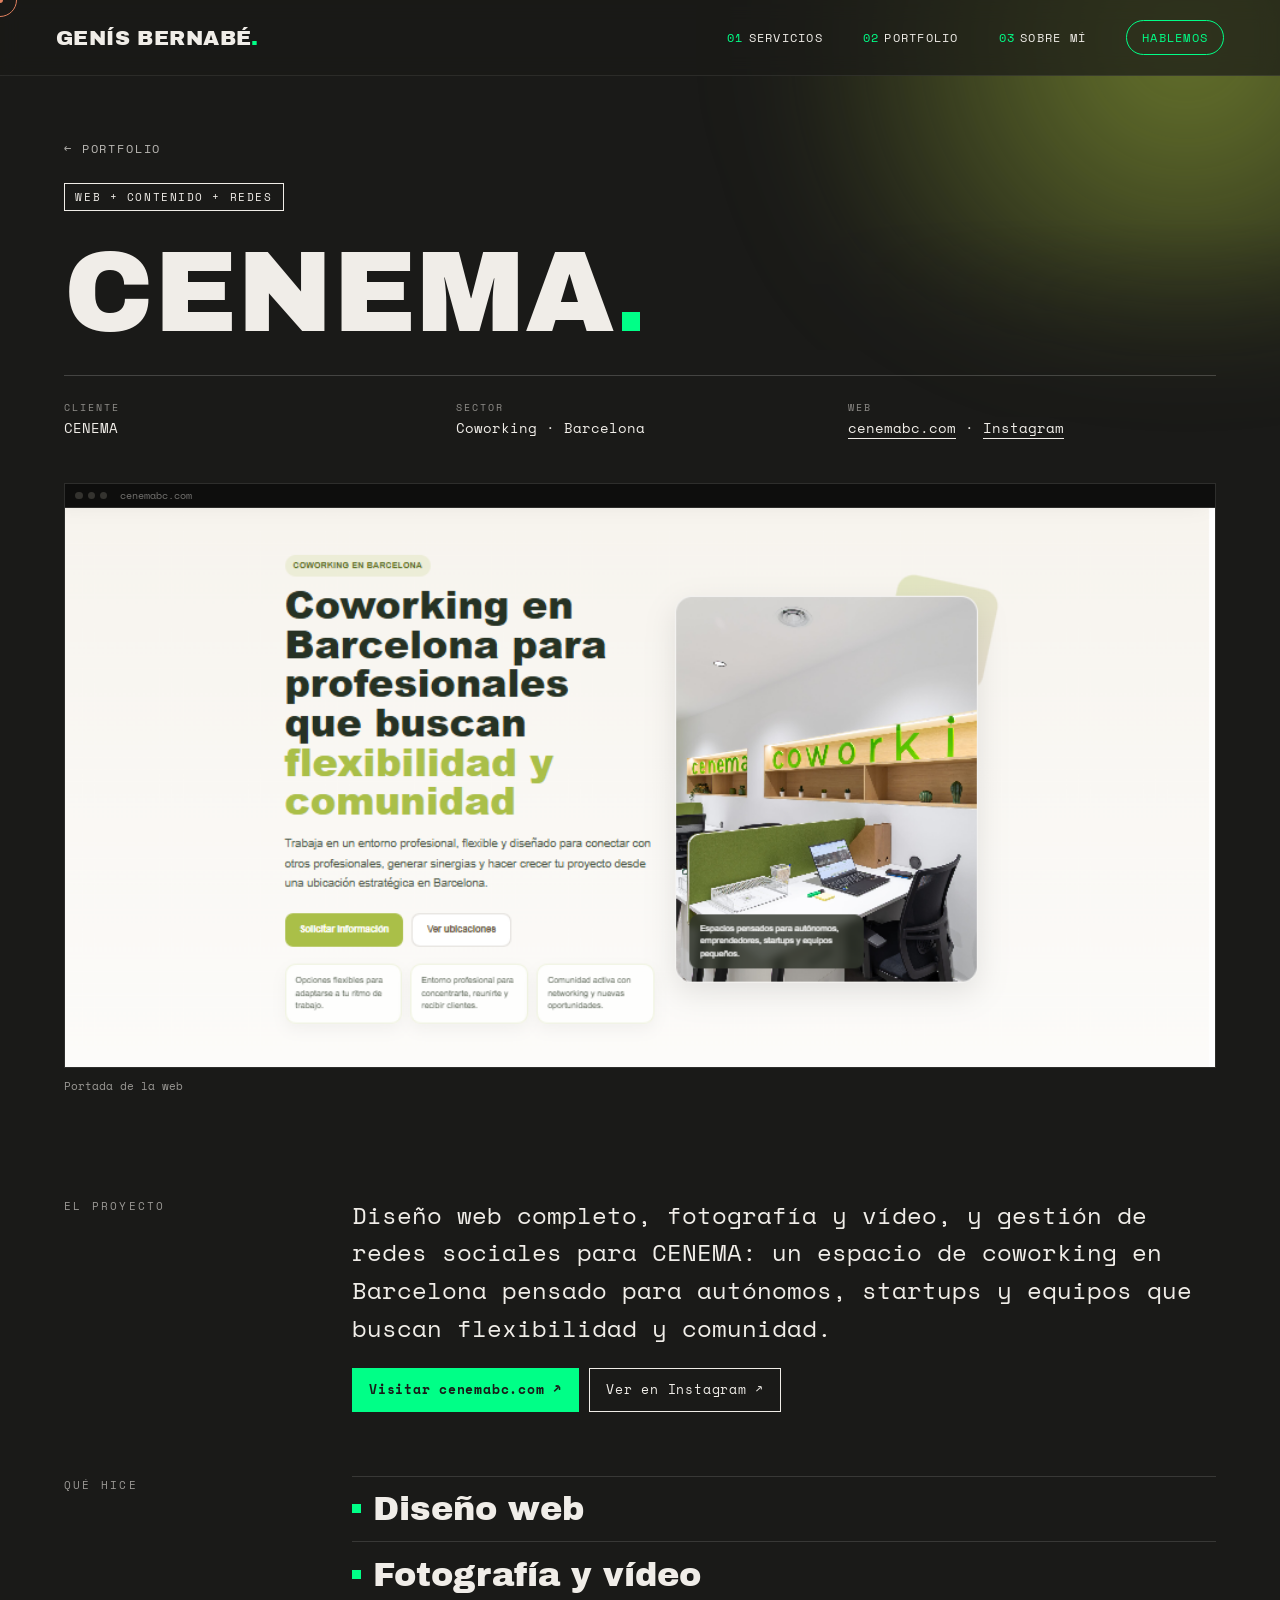
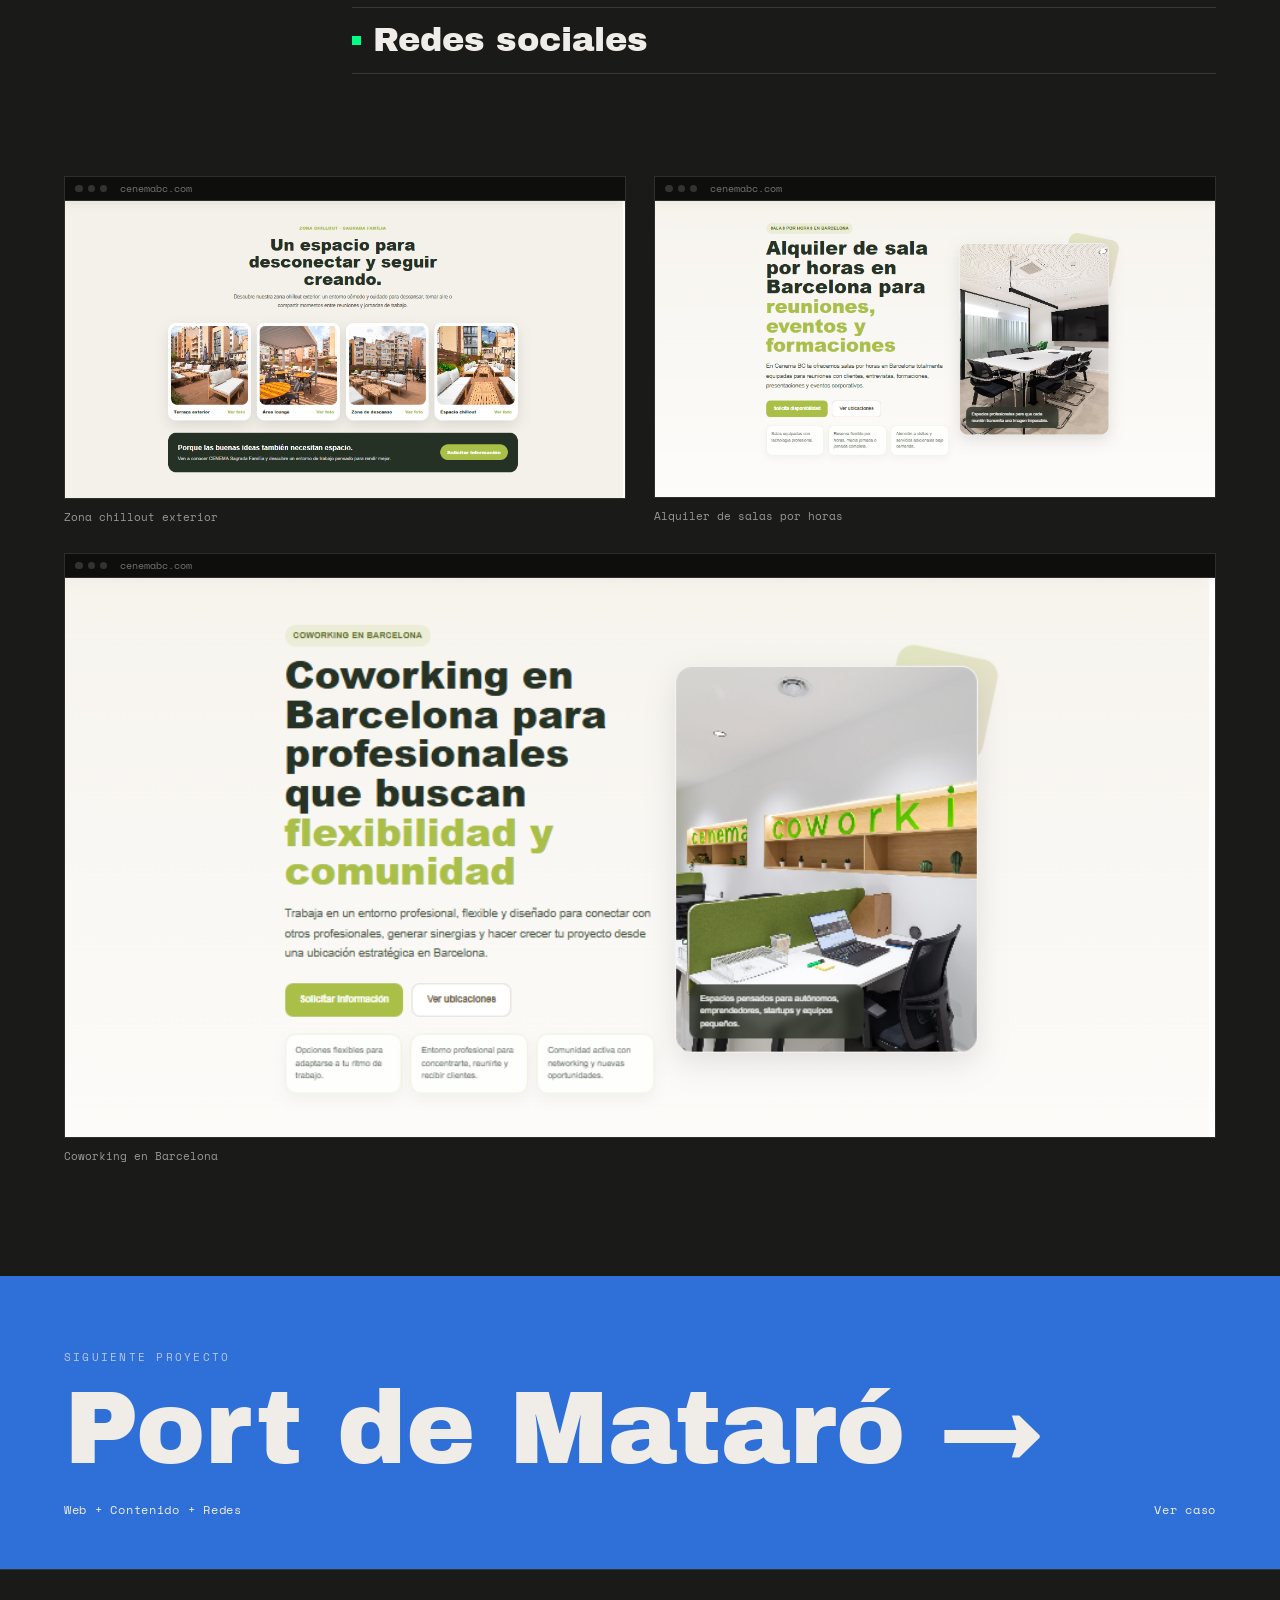
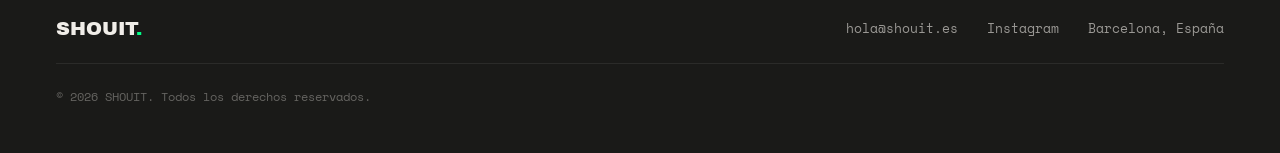
==== commit c5b9058f: "CENEMA: tercera foto en la galería" ====
--- a/proyectos/cenema.html
+++ b/proyectos/cenema.html
@@ -83,7 +83,7 @@
   </section>
 
   <!-- ============ GALERÍA ============ -->
-  <section class="proyecto-gallery" data-n="2">
+  <section class="proyecto-gallery" data-n="3">
       <figure class="proyecto-shot">
         <div class="proyecto-shot__frame">
           <div class="proyecto-shot__bar" aria-hidden="true"><i></i><i></i><i></i><span>cenemabc.com</span></div>
@@ -97,6 +97,13 @@
           <img src="/img/proyectos/cenema/cenema-02.jpg.png" width="941" height="497" alt="CENEMA — alquiler de salas por horas" loading="lazy">
         </div>
         <figcaption>Alquiler de salas por horas</figcaption>
+      </figure>
+      <figure class="proyecto-shot">
+        <div class="proyecto-shot__frame">
+          <div class="proyecto-shot__bar" aria-hidden="true"><i></i><i></i><i></i><span>cenemabc.com</span></div>
+          <img src="/img/proyectos/cenema/cenema-03.jpg.png" width="956" height="465" alt="CENEMA — coworking en Barcelona para profesionales" loading="lazy">
+        </div>
+        <figcaption>Coworking en Barcelona</figcaption>
       </figure>
   </section>
 
--- a/style.css
+++ b/style.css
@@ -410,10 +410,7 @@
 /* Fondo de los paneles: oscuro con un brillo del color de la marca del cliente (--tint) */
 .pf__panel--stage{
   --tint:#3a3a36;
-  background:
-    radial-gradient(60% 80% at 72% 42%, color-mix(in srgb, var(--tint) 34%, transparent), transparent 70%),
-    radial-gradient(40% 50% at 95% 100%, color-mix(in srgb, var(--tint) 18%, transparent), transparent 70%),
-    #121211;
+  background:#121211;
 }
 
 /* Proyectos web: la captura dentro de un navegador, a la derecha */
@@ -446,6 +443,19 @@
   color:#8a857c;white-space:nowrap;overflow:hidden;
 }
 .pf__browser img{width:100%;aspect-ratio:16/9;object-fit:cover;object-position:left top;}
+
+/* Logo del proyecto (PNG sin fondo, a color) sobre el fondo oscuro */
+.pf__shot.pf__shot--logo{
+  justify-content:center;
+  padding:0 5cqw 14cqh 38cqw;
+}
+.pf__logo{
+  display:block;
+  width:var(--lw,32cqw);max-width:100%;max-height:56cqh;
+  height:auto;object-fit:contain;
+  transition:transform 1.1s var(--ease);
+}
+.pf__panel:hover .pf__logo{transform:translateY(-1cqh) scale(1.025);}
 
 /* Proyectos de redes: posts en fila que se salen del panel, como un feed que sigue */
 .pf__feed{
@@ -539,6 +549,8 @@
   .pf__browser{width:86cqw;border-radius:2cqw;}
   .pf__browser-bar span{display:none;}
   .pf__browser img{aspect-ratio:4/3;}
+  .pf__shot.pf__shot--logo{align-items:center;justify-content:center;padding:9cqh 8cqw 38cqh;}
+  .pf__logo{width:calc(var(--lw,32cqw) * 1.9);max-width:100%;max-height:100%;}
   .pf__feed{align-items:flex-start;padding:8cqh 0 0 8cqw;gap:4cqw;}
   .pf__feed img{height:52cqh;}
   .pf__cap{flex-direction:column;align-items:flex-start;}
@@ -829,7 +841,43 @@
   .proyecto-posts{grid-template-columns:repeat(3,1fr);gap:1.25rem;}
   .proyecto-gallery{grid-template-columns:1fr 1fr;gap:1.75rem;}
   .proyecto-gallery[data-n="1"]{grid-template-columns:minmax(0,48rem);justify-content:center;}
+  .proyecto-gallery[data-n="3"] > :last-child{grid-column:1 / -1;}
   .proyecto-btn{font-size:.8rem;}
+}
+
+/* ---- bloque de detalle con subtítulo, lista y nota (p. ej. LearnWorlds) ---- */
+.proyecto-sub{
+  margin:0 0 1.1rem;
+  font-family:var(--font-display);font-weight:400;
+  font-size:clamp(1.3rem,2.6vw,2rem);line-height:1.1;
+  max-width:28ch;text-wrap:balance;
+}
+.proyecto-lw .proyecto-text{font-size:1rem;line-height:1.7;}
+.proyecto-list{list-style:none;margin:1.6rem 0 0;padding:0;max-width:62ch;}
+.proyecto-list li{
+  position:relative;
+  padding:.85rem 0 .85rem 1.4rem;
+  border-top:1px solid color-mix(in srgb, var(--white) 14%, transparent);
+  font-size:.9rem;line-height:1.6;
+}
+.proyecto-list li:last-child{border-bottom:1px solid color-mix(in srgb, var(--white) 14%, transparent);}
+.proyecto-list li::before{
+  content:"";position:absolute;left:0;top:1.35rem;
+  width:.5rem;height:.5rem;background:var(--green);
+}
+.proyecto-note{
+  display:flex;flex-wrap:wrap;gap:.5rem 1rem;align-items:baseline;
+  width:fit-content;max-width:62ch;margin:1.6rem 0 0;
+  border:1px solid var(--line);padding:.8rem 1rem;
+  font-size:.82rem;line-height:1.55;
+}
+.proyecto-note span{
+  font-size:.65rem;letter-spacing:.2em;text-transform:uppercase;
+  color:var(--green);
+}
+@media (min-width:900px){
+  .proyecto-lw .proyecto-text{font-size:1.15rem;}
+  .proyecto-list li{font-size:.95rem;}
 }
 
 @media (prefers-reduced-motion:reduce){
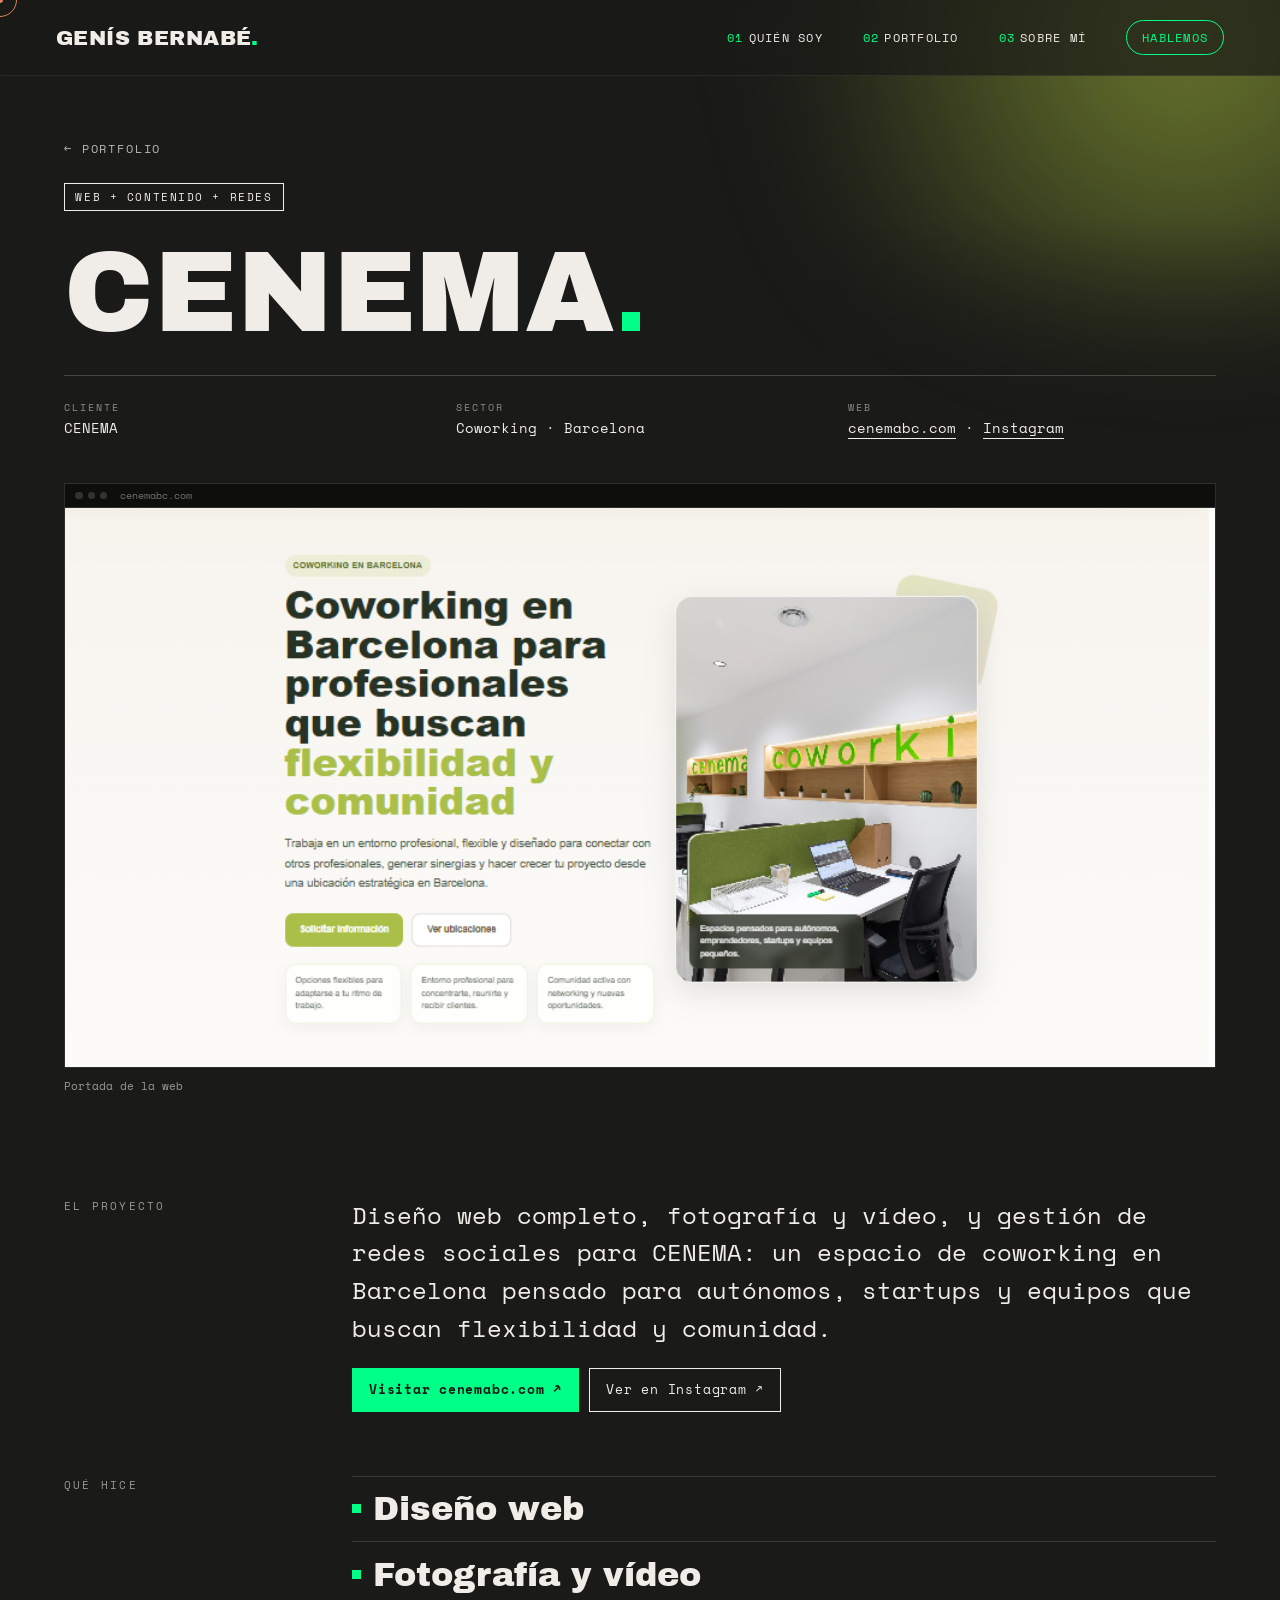
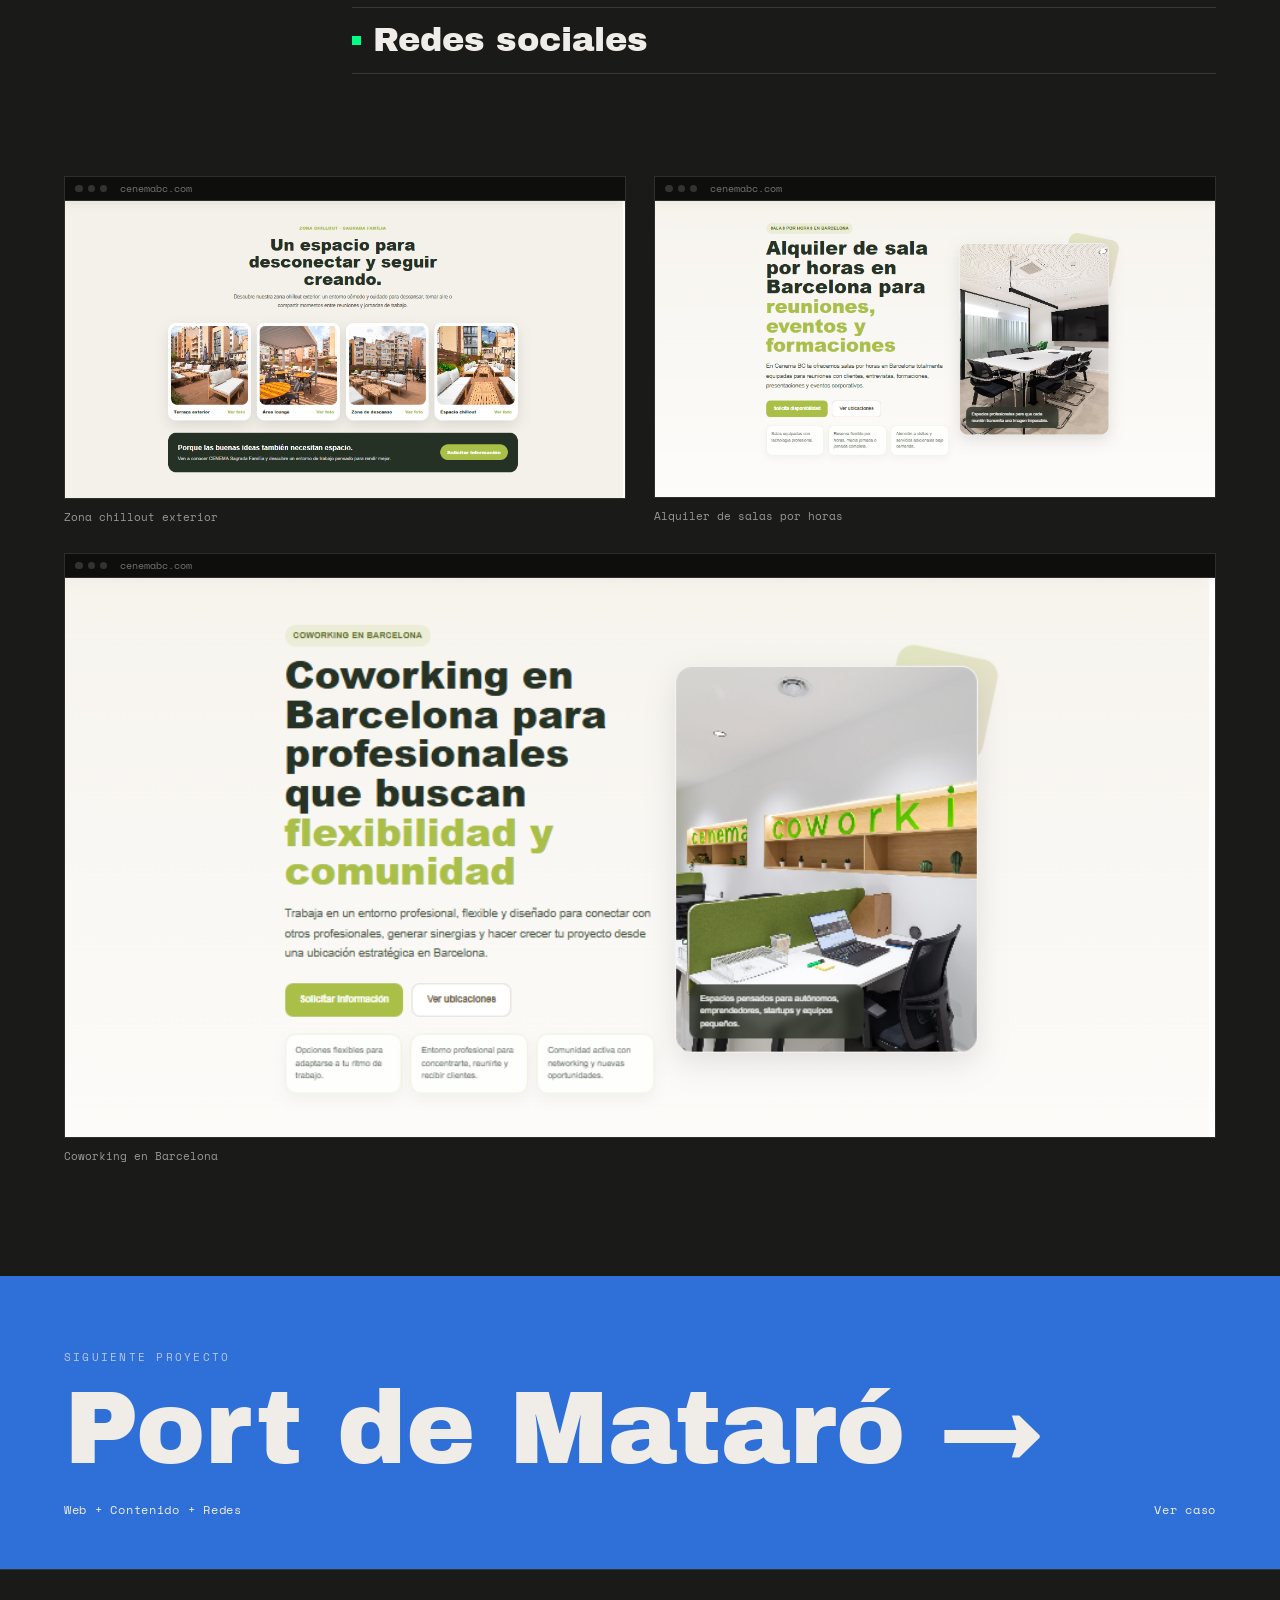
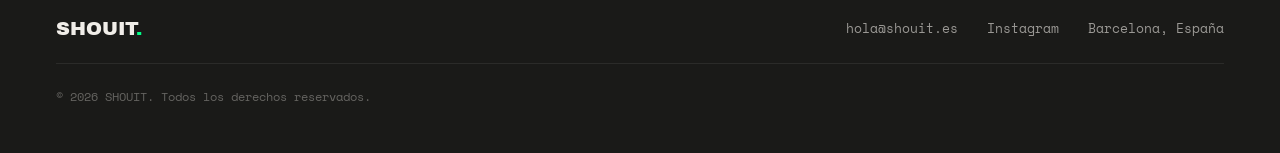
==== commit a931cd43: "Quién soy: carnet con terminal en lugar de Servicios" ====
--- a/proyectos/cenema.html
+++ b/proyectos/cenema.html
@@ -24,7 +24,7 @@
   <a href="/index.html" class="nav__logo">GENÍS BERNABÉ<span class="dot">.</span></a>
 
   <nav class="nav__links" id="navLinks">
-    <a href="/index.html#servicios"><span>01</span> Servicios</a>
+    <a href="/index.html#quien-soy"><span>01</span> Quién soy</a>
     <a href="/index.html#portfolio"><span>02</span> Portfolio</a>
     <a href="/index.html#sobre-mi"><span>03</span> Sobre mí</a>
     <a href="/index.html#contacto" class="nav__cta">Hablemos</a>
--- a/style.css
+++ b/style.css
@@ -325,56 +325,105 @@
 }
 
 /* ==========================================================
-   Servicios — accordion
-   ========================================================== */
-.accordion{
-  border-top:1px solid color-mix(in srgb, var(--ink) 15%, transparent);
-  padding:0 clamp(1.5rem,5vw,3.5rem) 2rem;
-}
-.acc-item{border-bottom:1px solid color-mix(in srgb, var(--ink) 15%, transparent);}
-.acc-item__head{
-  width:100%;
-  display:flex;align-items:center;gap:1.5rem;
-  padding:1.7rem 0;
-  text-align:left;
-}
-.acc-item__num{
-  font-size:.8rem;color:var(--accent);
-}
-.acc-item__title{
-  flex:1;
-  font-family:var(--font-display);
-  font-size:clamp(1.3rem,3.5vw,2.1rem);
-  transition:color .25s var(--ease);
-}
-.acc-item:hover .acc-item__title{color:var(--green);}
-.acc-item__plus{
-  position:relative;width:20px;height:20px;flex:none;
-}
-.acc-item__plus::before,.acc-item__plus::after{
-  content:'';position:absolute;top:50%;left:50%;
-  background:var(--white);
-  transform:translate(-50%,-50%);
-  transition:transform .3s var(--ease);
-}
-.acc-item__plus::before{width:20px;height:2px;}
-.acc-item__plus::after{width:2px;height:20px;}
-.acc-item.is-open .acc-item__plus::after{transform:translate(-50%,-50%) rotate(90deg) scaleY(0);}
-.acc-item.is-open .acc-item__plus::before{background:var(--green);}
-
-.acc-item__body{
-  max-height:0;overflow:hidden;
-  transition:max-height .5s var(--ease);
-}
-.acc-item__body-inner{padding:0 0 2rem;max-width:56ch;}
-.acc-item__body-inner p{
-  font-size:.95rem;line-height:1.7;color:color-mix(in srgb, var(--ink) 75%, transparent);margin-bottom:1rem;
-}
-.acc-item__body-inner li{
-  font-size:.85rem;padding:.4rem 0;
-  border-top:1px dashed color-mix(in srgb, var(--ink) 20%, transparent);
-}
-.acc-item__body-inner li::before{content:'— ';color:var(--accent);}
+   Quién soy — carnet que habla (tilt 3D + terminal)
+   ========================================================== */
+.qs__head{display:flex;flex-wrap:wrap;gap:1rem 2rem;justify-content:space-between;align-items:flex-end;}
+.qs__hint{
+  font-size:.72rem;letter-spacing:.14em;text-transform:uppercase;
+  color:color-mix(in srgb, var(--ink) 62%, transparent);
+}
+.qs__hint span{display:inline-block;color:var(--green);margin-right:.5rem;animation:qsNudge 1.4s ease-in-out infinite;}
+@keyframes qsNudge{50%{transform:translateX(6px);}}
+
+.qs__wrap{
+  display:grid;grid-template-columns:minmax(0,22rem) minmax(0,1fr);
+  gap:clamp(1.5rem,5vw,4rem);align-items:start;justify-items:center;
+  padding:0 clamp(1.5rem,5vw,3.5rem) 6rem;
+}
+
+.qs-scene{perspective:1100px;width:min(100%,22rem);aspect-ratio:11/17.5;user-select:none;-webkit-user-select:none;}
+.qs-card{
+  position:relative;width:100%;height:100%;transform-style:preserve-3d;
+  transform:rotateX(var(--rx,0deg)) rotateY(var(--ry,0deg));
+}
+.qs-card.is-live{transition:transform .12s linear;}
+.qs-card.is-rest{transition:transform .9s var(--ease);}
+.qs-face{
+  position:absolute;inset:0;border-radius:14px;overflow:hidden;
+  padding:1.1rem;display:flex;flex-direction:column;gap:.85rem;
+  background:var(--white);color:var(--black);
+}
+.qs-glare{
+  position:absolute;inset:0;pointer-events:none;mix-blend-mode:soft-light;
+  background:radial-gradient(circle at var(--gx,50%) var(--gy,30%), rgba(255,255,255,.95), transparent 55%);
+}
+.qs-foil{
+  position:absolute;inset:0;pointer-events:none;mix-blend-mode:color-dodge;opacity:.5;
+  background:linear-gradient(115deg, transparent 28%, rgba(0,255,135,.55) 40%, rgba(224,128,95,.55) 50%, rgba(120,160,255,.5) 60%, transparent 72%) var(--gx,50%) 0/260% 100%;
+}
+.qs-stripe{
+  display:flex;justify-content:space-between;gap:.5rem;
+  font-size:.6rem;letter-spacing:.18em;text-transform:uppercase;
+  background:var(--black);color:var(--green);margin:-1.1rem -1.1rem 0;padding:.55rem 1.1rem;
+}
+.qs-pic{
+  flex:1;min-height:5.5rem;display:grid;place-items:center;text-align:center;
+  border:1px dashed color-mix(in srgb, var(--black) 40%, transparent);
+  background:repeating-linear-gradient(135deg, transparent 0 12px, color-mix(in srgb, var(--black) 6%, transparent) 12px 13px);
+  font-size:.62rem;letter-spacing:.16em;text-transform:uppercase;
+  color:color-mix(in srgb, var(--black) 60%, transparent);
+}
+.qs-name{font-family:var(--font-display);font-size:clamp(1.5rem,6.4vw,2rem);line-height:.98;}
+.qs-name i{display:inline-block;width:.18em;height:.18em;background:#00b85f;margin-left:.05em;}
+.qs-fields{display:grid;gap:.35rem;}
+.qs-fld{
+  position:relative;z-index:2;
+  display:grid;grid-template-columns:4.6rem minmax(0,1fr) auto;gap:.6rem;align-items:center;
+  border:1px solid color-mix(in srgb, var(--black) 22%, transparent);padding:.38rem .6rem;
+  font-size:.74rem;color:var(--black);text-align:left;
+  transition:background .2s, color .2s, border-color .2s;
+}
+.qs-fld small{font-size:.54rem;letter-spacing:.18em;text-transform:uppercase;opacity:.6;}
+.qs-fld b{font-weight:700;overflow:hidden;text-overflow:ellipsis;white-space:nowrap;}
+.qs-fld em{font-style:normal;font-size:.9rem;}
+.qs-fld:hover,.qs-fld.is-on{background:var(--black);color:var(--green);border-color:var(--black);}
+.qs-fld.is-hint{border-color:var(--black);animation:qsRing 1.6s ease-out infinite;}
+@keyframes qsRing{0%{box-shadow:0 0 0 0 rgba(0,255,135,.7);}100%{box-shadow:0 0 0 12px rgba(0,255,135,0);}}
+
+.qs-term{
+  width:100%;min-width:0;border:1px solid color-mix(in srgb, var(--ink) 16%, transparent);
+  background:#121211;display:grid;grid-template-rows:auto minmax(0,1fr) auto;
+}
+.qs-term__bar{
+  display:flex;align-items:center;gap:.4rem;padding:.55rem .9rem;
+  border-bottom:1px solid color-mix(in srgb, var(--ink) 16%, transparent);
+  font-size:.68rem;color:color-mix(in srgb, var(--ink) 62%, transparent);
+}
+.qs-term__bar i{width:.5rem;height:.5rem;border-radius:50%;background:#3a3a36;}
+.qs-term__bar span{margin-left:.4rem;letter-spacing:.1em;}
+.qs-out{height:clamp(300px,52vh,440px);overflow:auto;padding:1rem;font-size:.86rem;line-height:1.65;}
+.qs-out div{white-space:pre-wrap;overflow-wrap:anywhere;}
+.qs-out .c{color:var(--green);margin-top:.5rem;}
+.qs-out .d{color:color-mix(in srgb, var(--ink) 62%, transparent);}
+.qs-out .b{font-family:var(--font-display);font-size:clamp(1.4rem,3.6vw,2.2rem);line-height:1.1;margin:.2rem 0;}
+.qs-out .ok{color:var(--green);}
+.qs-in{
+  display:flex;gap:.6rem;align-items:center;padding:.7rem 1rem;
+  border-top:1px solid color-mix(in srgb, var(--ink) 16%, transparent);
+}
+.qs-in label{color:var(--green);}
+.qs-in input{flex:1;min-width:0;background:none;border:0;color:var(--white);font:inherit;font-size:.9rem;caret-color:var(--green);}
+.qs-in input:focus{outline:none;}
+.qs-in:focus-within{box-shadow:inset 0 0 0 1px var(--green);}
+
+@media (max-width:820px){
+  .qs__wrap{grid-template-columns:minmax(0,1fr);}
+}
+@media (prefers-reduced-motion:reduce){
+  .qs-card.is-live,.qs-card.is-rest{transition:none;}
+  .qs__hint span,.qs-fld.is-hint{animation:none;}
+  .qs-foil{display:none;}
+}
 
 /* ==========================================================
    Portfolio — galería horizontal que avanza con el scroll vertical
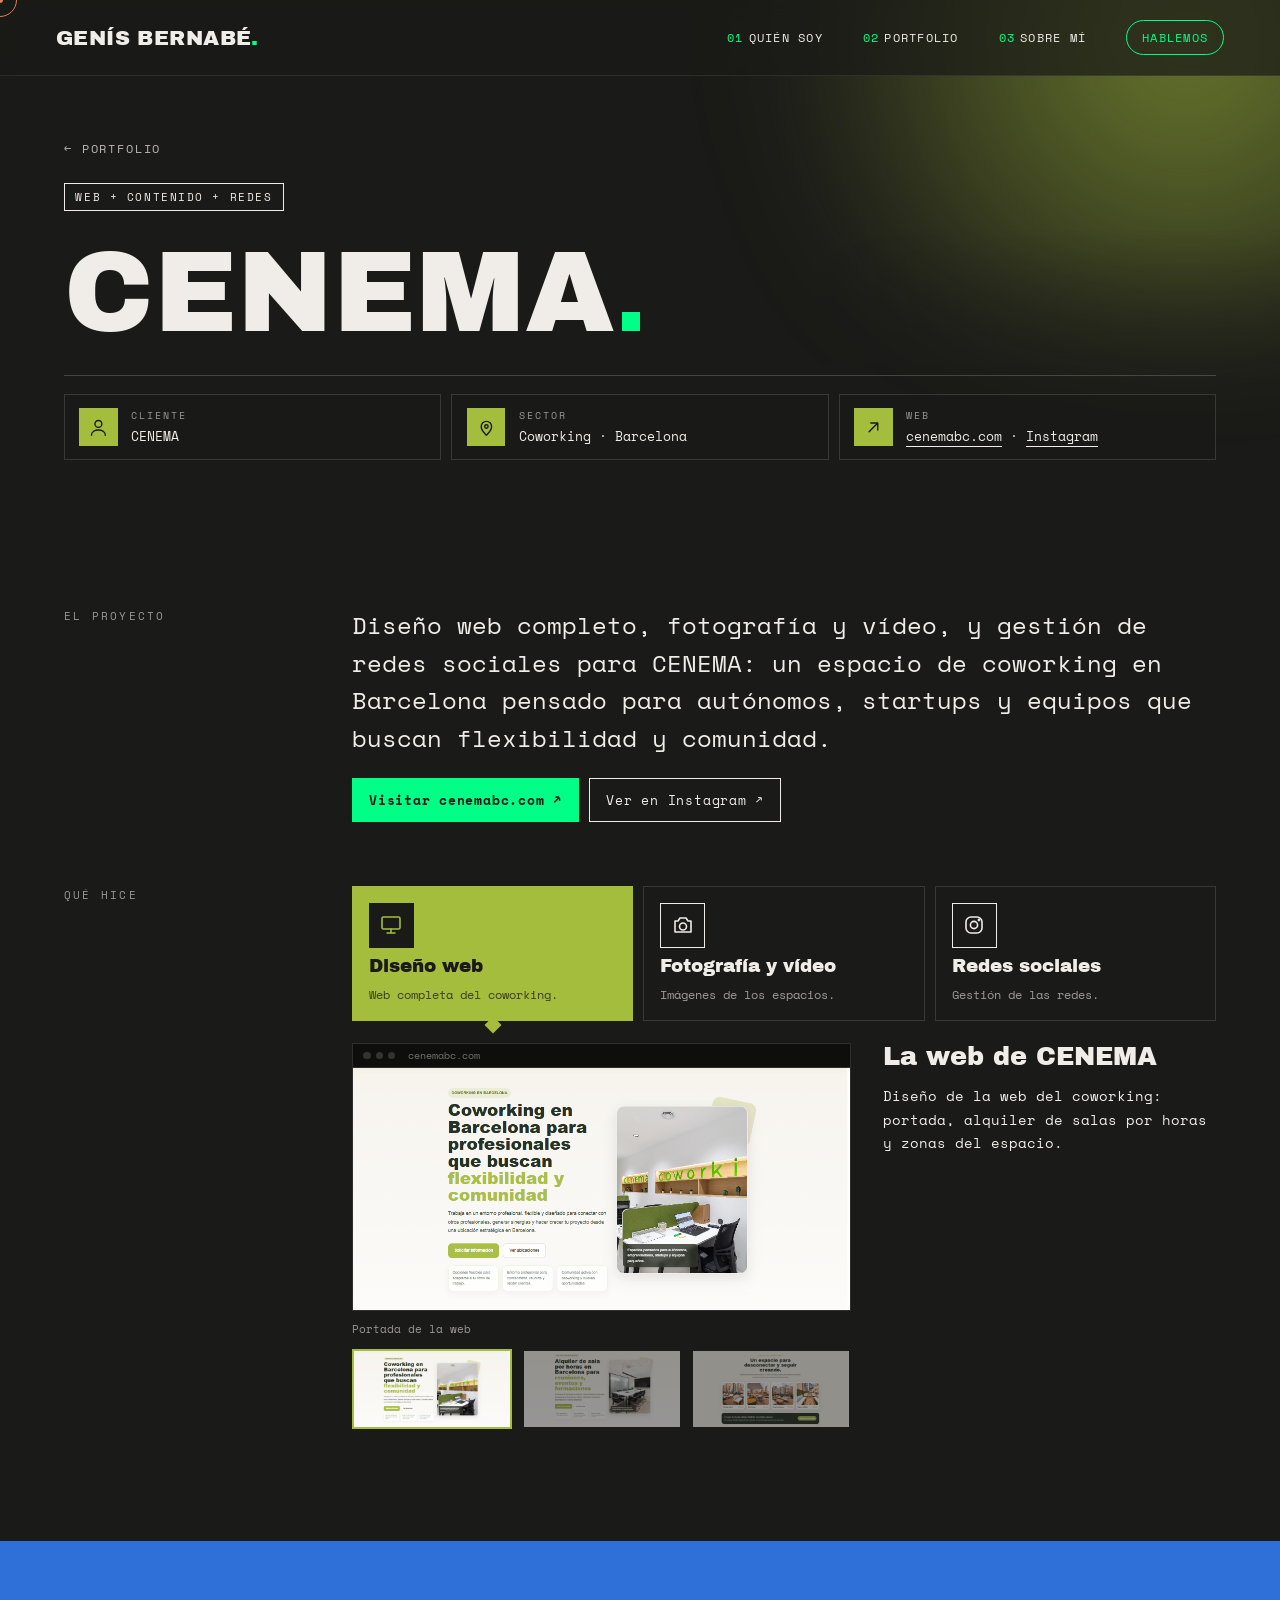
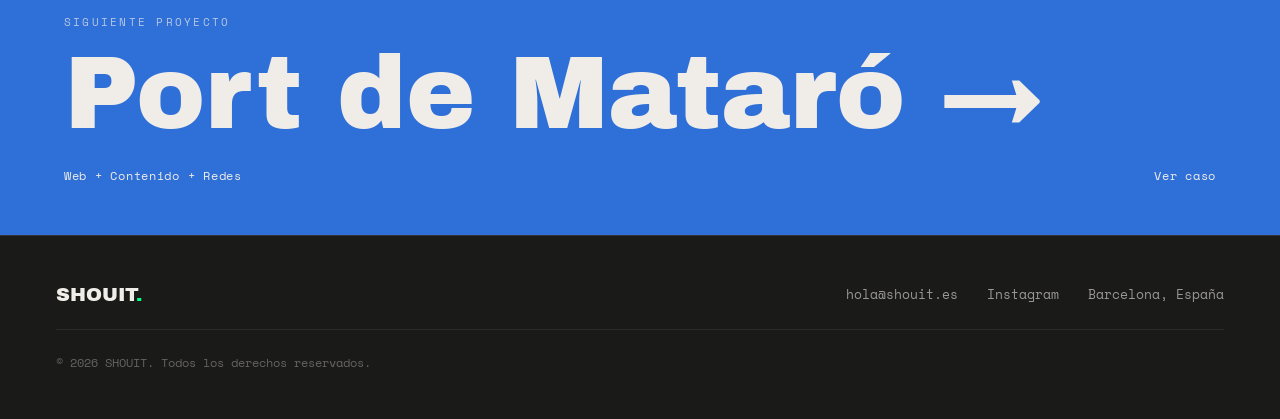
==== commit 7cf7aaff: "Páginas de detalle: servicios que cambian la vista" ====
--- a/proyectos/cenema.html
+++ b/proyectos/cenema.html
@@ -13,6 +13,17 @@
 <link rel="stylesheet" href="/style.css">
 </head>
 <body>
+
+<svg width="0" height="0" style="position:absolute" aria-hidden="true" focusable="false">
+  <symbol id="i-web" viewBox="0 0 24 24"><rect x="3" y="4" width="18" height="12" rx="1.5"/><path d="M8 20h8M12 16v4"/></symbol>
+  <symbol id="i-cam" viewBox="0 0 24 24"><path d="M4 8h3l2-3h6l2 3h3v11H4z"/><circle cx="12" cy="13.5" r="3.5"/></symbol>
+  <symbol id="i-ig" viewBox="0 0 24 24"><rect x="4" y="4" width="16" height="16" rx="5"/><circle cx="12" cy="12" r="3.6"/><circle cx="17" cy="7" r=".6"/></symbol>
+  <symbol id="i-pin" viewBox="0 0 24 24"><path d="M12 21s-6-5.5-6-10a6 6 0 0112 0c0 4.5-6 10-6 10z"/><circle cx="12" cy="11" r="2"/></symbol>
+  <symbol id="i-user" viewBox="0 0 24 24"><circle cx="12" cy="8" r="4"/><path d="M4 21c0-4 4-6 8-6s8 2 8 6"/></symbol>
+  <symbol id="i-out" viewBox="0 0 24 24"><path d="M7 17L17 7M9 7h8v8"/></symbol>
+  <symbol id="i-pen" viewBox="0 0 24 24"><path d="M4 20l1-4 11-11 3 3L8 19z"/><path d="M14 7l3 3"/></symbol>
+  <symbol id="i-learn" viewBox="0 0 24 24"><path d="M2 9l10-5 10 5-10 5z"/><path d="M6 11.5V16c0 1.5 3 3 6 3s6-1.5 6-3v-4.5"/></symbol>
+</svg>
 
 <!-- ============ CUSTOM CURSOR ============ -->
 <div class="cursor" id="cursor" aria-hidden="true">
@@ -42,23 +53,12 @@
     <a class="proyecto-back" href="/index.html#portfolio">← Portfolio</a>
     <p class="proyecto-tag">Web + Contenido + Redes</p>
     <h1 class="proyecto-title">CENEMA<span class="proyecto-dot"></span></h1>
-    <dl class="proyecto-meta">
-      <div><dt>Cliente</dt><dd>CENEMA</dd></div>
-      <div><dt>Sector</dt><dd>Coworking · Barcelona</dd></div>
-      <div><dt>Web</dt><dd><a href="https://cenemabc.com" target="_blank" rel="noopener">cenemabc.com</a> · <a href="https://www.instagram.com/cenemabc" target="_blank" rel="noopener">Instagram</a></dd></div>
-    </dl>
+    <div class="proyecto-chips">
+      <div class="proyecto-chip"><span class="proyecto-chip__ic"><svg class="i" aria-hidden="true"><use href="#i-user"/></svg></span><div><small>Cliente</small><span>CENEMA</span></div></div>
+      <div class="proyecto-chip"><span class="proyecto-chip__ic"><svg class="i" aria-hidden="true"><use href="#i-pin"/></svg></span><div><small>Sector</small><span>Coworking · Barcelona</span></div></div>
+      <div class="proyecto-chip"><span class="proyecto-chip__ic"><svg class="i" aria-hidden="true"><use href="#i-out"/></svg></span><div><small>Web</small><span><a href="https://cenemabc.com" target="_blank" rel="noopener">cenemabc.com</a> · <a href="https://www.instagram.com/cenemabc" target="_blank" rel="noopener">Instagram</a></span></div></div>
+    </div>
   </header>
-
-  <!-- ============ PORTADA ============ -->
-  <section class="proyecto-cover">
-      <figure class="proyecto-shot">
-        <div class="proyecto-shot__frame">
-          <div class="proyecto-shot__bar" aria-hidden="true"><i></i><i></i><i></i><span>cenemabc.com</span></div>
-          <img src="/img/proyectos/cenema/cenema-03.jpg.png" width="956" height="465" alt="Portada de la web de CENEMA — Coworking en Barcelona" loading="lazy">
-        </div>
-        <figcaption>Portada de la web</figcaption>
-      </figure>
-  </section>
 
   <!-- ============ EL PROYECTO ============ -->
   <section class="proyecto-row">
@@ -73,38 +73,28 @@
   </section>
 
   <!-- ============ QUÉ HICE ============ -->
-  <section class="proyecto-row">
+  <section class="proyecto-row proyecto-svc">
     <h2 class="proyecto-lbl">Qué hice</h2>
-    <ul class="proyecto-works">
-      <li>Diseño web</li>
-      <li>Fotografía y vídeo</li>
-      <li>Redes sociales</li>
-    </ul>
-  </section>
-
-  <!-- ============ GALERÍA ============ -->
-  <section class="proyecto-gallery" data-n="3">
-      <figure class="proyecto-shot">
-        <div class="proyecto-shot__frame">
-          <div class="proyecto-shot__bar" aria-hidden="true"><i></i><i></i><i></i><span>cenemabc.com</span></div>
-          <img src="/img/proyectos/cenema/cenema-01.jpg.png" width="961" height="509" alt="CENEMA — zona chillout exterior" loading="lazy">
-        </div>
-        <figcaption>Zona chillout exterior</figcaption>
-      </figure>
-      <figure class="proyecto-shot">
-        <div class="proyecto-shot__frame">
-          <div class="proyecto-shot__bar" aria-hidden="true"><i></i><i></i><i></i><span>cenemabc.com</span></div>
-          <img src="/img/proyectos/cenema/cenema-02.jpg.png" width="941" height="497" alt="CENEMA — alquiler de salas por horas" loading="lazy">
-        </div>
-        <figcaption>Alquiler de salas por horas</figcaption>
-      </figure>
-      <figure class="proyecto-shot">
-        <div class="proyecto-shot__frame">
-          <div class="proyecto-shot__bar" aria-hidden="true"><i></i><i></i><i></i><span>cenemabc.com</span></div>
-          <img src="/img/proyectos/cenema/cenema-03.jpg.png" width="956" height="465" alt="CENEMA — coworking en Barcelona para profesionales" loading="lazy">
-        </div>
-        <figcaption>Coworking en Barcelona</figcaption>
-      </figure>
+    <div>
+    <!-- TODO: textos de cada servicio provisionales, revisar con Genís -->
+    <div class="svcs" role="tablist" aria-label="Qué hice">
+      <button type="button" class="svc" role="tab" id="svc-1" aria-controls="svp-1" aria-selected="true"><span class="svc__ic"><svg class="i" aria-hidden="true"><use href="#i-web"/></svg></span><b>Diseño web</b><em>Web completa del coworking.</em></button>
+      <button type="button" class="svc" role="tab" id="svc-2" aria-controls="svp-2" aria-selected="false"><span class="svc__ic"><svg class="i" aria-hidden="true"><use href="#i-cam"/></svg></span><b>Fotografía y vídeo</b><em>Imágenes de los espacios.</em></button>
+      <button type="button" class="svc" role="tab" id="svc-3" aria-controls="svp-3" aria-selected="false"><span class="svc__ic"><svg class="i" aria-hidden="true"><use href="#i-ig"/></svg></span><b>Redes sociales</b><em>Gestión de las redes.</em></button>
+    </div>
+    <div class="svc-view" id="svp-1" role="tabpanel" aria-labelledby="svc-1">
+      <div class="svc-media"><div class="svc-stage"><figure class="proyecto-shot"><div class="proyecto-shot__frame"><div class="proyecto-shot__bar" aria-hidden="true"><i></i><i></i><i></i><span>cenemabc.com</span></div><img src="/img/proyectos/cenema/cenema-03.jpg.png" width="956" height="465" alt="CENEMA — coworking en Barcelona para profesionales" loading="lazy"></div><figcaption>Portada de la web</figcaption></figure><figure class="proyecto-shot" hidden><div class="proyecto-shot__frame"><div class="proyecto-shot__bar" aria-hidden="true"><i></i><i></i><i></i><span>cenemabc.com</span></div><img src="/img/proyectos/cenema/cenema-02.jpg.png" width="941" height="497" alt="CENEMA — alquiler de salas por horas" loading="lazy"></div><figcaption>Alquiler de salas por horas</figcaption></figure><figure class="proyecto-shot" hidden><div class="proyecto-shot__frame"><div class="proyecto-shot__bar" aria-hidden="true"><i></i><i></i><i></i><span>cenemabc.com</span></div><img src="/img/proyectos/cenema/cenema-01.jpg.png" width="961" height="509" alt="CENEMA — zona chillout exterior" loading="lazy"></div><figcaption>Zona chillout exterior</figcaption></figure></div><div class="svc-thumbs"><button type="button" aria-label="Portada de la web" aria-pressed="true"><img src="/img/proyectos/cenema/cenema-03.jpg.png" alt="" loading="lazy"></button><button type="button" aria-label="Alquiler de salas por horas" aria-pressed="false"><img src="/img/proyectos/cenema/cenema-02.jpg.png" alt="" loading="lazy"></button><button type="button" aria-label="Zona chillout exterior" aria-pressed="false"><img src="/img/proyectos/cenema/cenema-01.jpg.png" alt="" loading="lazy"></button></div></div>
+      <div class="svc-side"><h3>La web de CENEMA</h3><p>Diseño de la web del coworking: portada, alquiler de salas por horas y zonas del espacio.</p></div>
+    </div>
+    <div class="svc-view" id="svp-2" role="tabpanel" aria-labelledby="svc-2" hidden>
+      <div class="svc-media"><div class="svc-tile" aria-hidden="true"><svg class="i" aria-hidden="true"><use href="#i-cam"/></svg></div></div>
+      <div class="svc-side"><h3>Los espacios, en imagen</h3><p>Fotografía y vídeo para mostrar el espacio de CENEMA.</p></div>
+    </div>
+    <div class="svc-view" id="svp-3" role="tabpanel" aria-labelledby="svc-3" hidden>
+      <div class="svc-media"><div class="svc-tile" aria-hidden="true"><svg class="i" aria-hidden="true"><use href="#i-ig"/></svg></div></div>
+      <div class="svc-side"><h3>Presencia en redes</h3><p>Gestión de las redes sociales de CENEMA.</p></div>
+    </div>
+    </div>
   </section>
 
   <!-- ============ SIGUIENTE PROYECTO ============ -->
--- a/style.css
+++ b/style.css
@@ -251,6 +251,8 @@
   animation:nameUp .9s var(--ease) forwards;
 }
 @keyframes nameUp{to{transform:translateY(0);}}
+/* Capa interior de cada letra: el efecto del cursor se aplica aquí, desde la base de la letra */
+.hero__brand .lf{display:inline-block;transform-origin:50% 100%;}
 .hero__sub{
   max-width:34ch;
   font-size:.9rem;
@@ -328,12 +330,13 @@
    Quién soy — carnet que habla (tilt 3D + terminal)
    ========================================================== */
 .qs__head{display:flex;flex-wrap:wrap;gap:1rem 2rem;justify-content:space-between;align-items:flex-end;}
+.qs__left{width:min(100%,22rem);display:grid;gap:1.1rem;justify-items:start;}
 .qs__hint{
-  font-size:.72rem;letter-spacing:.14em;text-transform:uppercase;
-  color:color-mix(in srgb, var(--ink) 62%, transparent);
-}
-.qs__hint span{display:inline-block;color:var(--green);margin-right:.5rem;animation:qsNudge 1.4s ease-in-out infinite;}
-@keyframes qsNudge{50%{transform:translateX(6px);}}
+  font-family:var(--font-display);font-size:clamp(1.15rem,2.4vw,1.5rem);line-height:1.15;
+  color:var(--white);
+}
+.qs__hint span{display:inline-block;color:var(--green);margin-right:.55rem;animation:qsNudge 1.4s ease-in-out infinite;}
+@keyframes qsNudge{50%{transform:translateY(6px);}}
 
 .qs__wrap{
   display:grid;grid-template-columns:minmax(0,22rem) minmax(0,1fr);
@@ -341,7 +344,7 @@
   padding:0 clamp(1.5rem,5vw,3.5rem) 6rem;
 }
 
-.qs-scene{perspective:1100px;width:min(100%,22rem);aspect-ratio:11/17.5;user-select:none;-webkit-user-select:none;}
+.qs-scene{perspective:1100px;width:min(100%,22rem);aspect-ratio:11/18;user-select:none;-webkit-user-select:none;}
 .qs-card{
   position:relative;width:100%;height:100%;transform-style:preserve-3d;
   transform:rotateX(var(--rx,0deg)) rotateY(var(--ry,0deg));
@@ -351,44 +354,45 @@
 .qs-face{
   position:absolute;inset:0;border-radius:14px;overflow:hidden;
   padding:1.1rem;display:flex;flex-direction:column;gap:.85rem;
-  background:var(--white);color:var(--black);
+  background:linear-gradient(165deg,#2b2b28 0%,#1f1f1d 100%);color:var(--white);
+  border:1px solid color-mix(in srgb, var(--white) 14%, transparent);
 }
 .qs-glare{
-  position:absolute;inset:0;pointer-events:none;mix-blend-mode:soft-light;
-  background:radial-gradient(circle at var(--gx,50%) var(--gy,30%), rgba(255,255,255,.95), transparent 55%);
+  position:absolute;inset:0;pointer-events:none;
+  background:radial-gradient(circle at var(--gx,50%) var(--gy,30%), rgba(255,255,255,.13), transparent 55%);
 }
 .qs-foil{
-  position:absolute;inset:0;pointer-events:none;mix-blend-mode:color-dodge;opacity:.5;
+  position:absolute;inset:0;pointer-events:none;mix-blend-mode:screen;opacity:.14;
   background:linear-gradient(115deg, transparent 28%, rgba(0,255,135,.55) 40%, rgba(224,128,95,.55) 50%, rgba(120,160,255,.5) 60%, transparent 72%) var(--gx,50%) 0/260% 100%;
 }
 .qs-stripe{
   display:flex;justify-content:space-between;gap:.5rem;
   font-size:.6rem;letter-spacing:.18em;text-transform:uppercase;
-  background:var(--black);color:var(--green);margin:-1.1rem -1.1rem 0;padding:.55rem 1.1rem;
+  background:var(--green);color:var(--black);margin:-1.1rem -1.1rem 0;padding:.55rem 1.1rem;
 }
 .qs-pic{
   flex:1;min-height:5.5rem;display:grid;place-items:center;text-align:center;
-  border:1px dashed color-mix(in srgb, var(--black) 40%, transparent);
-  background:repeating-linear-gradient(135deg, transparent 0 12px, color-mix(in srgb, var(--black) 6%, transparent) 12px 13px);
+  border:1px dashed color-mix(in srgb, var(--white) 28%, transparent);
+  background:repeating-linear-gradient(135deg, transparent 0 12px, color-mix(in srgb, var(--white) 4%, transparent) 12px 13px);
   font-size:.62rem;letter-spacing:.16em;text-transform:uppercase;
-  color:color-mix(in srgb, var(--black) 60%, transparent);
+  color:color-mix(in srgb, var(--white) 55%, transparent);
 }
 .qs-name{font-family:var(--font-display);font-size:clamp(1.5rem,6.4vw,2rem);line-height:.98;}
-.qs-name i{display:inline-block;width:.18em;height:.18em;background:#00b85f;margin-left:.05em;}
+.qs-name i{display:inline-block;width:.18em;height:.18em;background:var(--green);margin-left:.05em;}
 .qs-fields{display:grid;gap:.35rem;}
 .qs-fld{
   position:relative;z-index:2;
-  display:grid;grid-template-columns:4.6rem minmax(0,1fr) auto;gap:.6rem;align-items:center;
-  border:1px solid color-mix(in srgb, var(--black) 22%, transparent);padding:.38rem .6rem;
-  font-size:.74rem;color:var(--black);text-align:left;
+  display:grid;grid-template-columns:minmax(0,1fr) auto;gap:.6rem;align-items:center;
+  border:1px solid color-mix(in srgb, var(--white) 22%, transparent);padding:.52rem .85rem;
+  font-size:.74rem;color:var(--white);text-align:left;
   transition:background .2s, color .2s, border-color .2s;
 }
-.qs-fld small{font-size:.54rem;letter-spacing:.18em;text-transform:uppercase;opacity:.6;}
-.qs-fld b{font-weight:700;overflow:hidden;text-overflow:ellipsis;white-space:nowrap;}
-.qs-fld em{font-style:normal;font-size:.9rem;}
-.qs-fld:hover,.qs-fld.is-on{background:var(--black);color:var(--green);border-color:var(--black);}
-.qs-fld.is-hint{border-color:var(--black);animation:qsRing 1.6s ease-out infinite;}
-@keyframes qsRing{0%{box-shadow:0 0 0 0 rgba(0,255,135,.7);}100%{box-shadow:0 0 0 12px rgba(0,255,135,0);}}
+.qs-fld small{font-size:.82rem;letter-spacing:.16em;text-transform:uppercase;font-weight:700;}
+.qs-fld em{font-style:normal;font-size:.95rem;color:var(--green);transition:color .2s;}
+.qs-fld:hover,.qs-fld.is-on{background:var(--green);color:var(--black);border-color:var(--green);}
+.qs-fld:hover em,.qs-fld.is-on em{color:var(--black);}
+.qs-fld.is-hint{border-color:var(--green);animation:qsRing 1.6s ease-out infinite;}
+@keyframes qsRing{0%{box-shadow:0 0 0 0 rgba(0,255,135,.6);}100%{box-shadow:0 0 0 12px rgba(0,255,135,0);}}
 
 .qs-term{
   width:100%;min-width:0;border:1px solid color-mix(in srgb, var(--ink) 16%, transparent);
@@ -403,7 +407,8 @@
 .qs-term__bar span{margin-left:.4rem;letter-spacing:.1em;}
 .qs-out{height:clamp(300px,52vh,440px);overflow:auto;padding:1rem;font-size:.86rem;line-height:1.65;}
 .qs-out div{white-space:pre-wrap;overflow-wrap:anywhere;}
-.qs-out .c{color:var(--green);margin-top:.5rem;}
+.qs-out .c{color:var(--green);margin-top:.5rem;display:flex;align-items:baseline;gap:.6rem;}
+.qs-out .c::before{content:"";width:.5rem;height:.5rem;background:var(--green);flex:none;}
 .qs-out .d{color:color-mix(in srgb, var(--ink) 62%, transparent);}
 .qs-out .b{font-family:var(--font-display);font-size:clamp(1.4rem,3.6vw,2.2rem);line-height:1.1;margin:.2rem 0;}
 .qs-out .ok{color:var(--green);}
@@ -411,11 +416,21 @@
   display:flex;gap:.6rem;align-items:center;padding:.7rem 1rem;
   border-top:1px solid color-mix(in srgb, var(--ink) 16%, transparent);
 }
-.qs-in label{color:var(--green);}
+.qs-in__mark{width:.5rem;height:.5rem;background:var(--green);flex:none;}
 .qs-in input{flex:1;min-width:0;background:none;border:0;color:var(--white);font:inherit;font-size:.9rem;caret-color:var(--green);}
 .qs-in input:focus{outline:none;}
 .qs-in:focus-within{box-shadow:inset 0 0 0 1px var(--green);}
 
+@media (min-width:821px){
+  /* Escritorio: la terminal mide exactamente lo mismo que el carnet y arranca a su misma altura.
+     La ayuda ocupa su propia fila encima del carnet. */
+  .qs__wrap{row-gap:1.1rem;justify-items:stretch;}
+  .qs__left{display:contents;}
+  .qs__hint{grid-column:1;grid-row:1;justify-self:start;}
+  .qs-scene{grid-column:1;grid-row:2;justify-self:start;}
+  .qs-term{grid-column:2;grid-row:2;align-self:stretch;contain:size;}
+  .qs-out{height:auto;min-height:0;}
+}
 @media (max-width:820px){
   .qs__wrap{grid-template-columns:minmax(0,1fr);}
 }
@@ -592,7 +607,18 @@
 .pf__bar i{position:absolute;inset:0;background:var(--ink);transform-origin:left;transform:scaleX(0);}
 
 @media (max-width:700px){
-  .pf__panel{width:86vw;height:min(68vh, 560px);}
+  /* Móvil: sin scroll fijo; el carril se desliza a mano hacia los lados */
+  .portfolio .section-head{padding-bottom:1.5rem;}
+  .pf{height:auto !important;}
+  .pf__sticky{position:static;height:auto;overflow:visible;display:block;padding-top:0;}
+  .pf__track{
+    width:auto;overflow-x:auto;transform:none !important;
+    scroll-snap-type:x mandatory;scroll-padding-inline:clamp(1.5rem,5vw,3.5rem);
+    overscroll-behavior-x:contain;-webkit-overflow-scrolling:touch;
+    scrollbar-width:none;
+  }
+  .pf__track::-webkit-scrollbar{display:none;}
+  .pf__panel{width:86vw;height:min(68vh, 560px);scroll-snap-align:start;}
   /* En móvil el panel es vertical: el trabajo va arriba y el título abajo */
   .pf__shot{align-items:flex-start;justify-content:center;padding:9cqh 7cqw 0;}
   .pf__browser{width:86cqw;border-radius:2cqw;}
@@ -607,22 +633,64 @@
 }
 
 /* ==========================================================
-   About
-   ========================================================== */
-.about{
-  display:grid;grid-template-columns:1fr 1.2fr;gap:3rem;
-  padding:5rem clamp(1.5rem,5vw,3.5rem) 6rem;
+   Sobre mí — línea de tiempo
+   ========================================================== */
+.tl{
+  padding-bottom:clamp(4rem,8vw,6.5rem);
   border-top:1px solid color-mix(in srgb, var(--ink) 12%, transparent);
 }
-.about__text p{font-size:.95rem;line-height:1.75;color:color-mix(in srgb, var(--ink) 75%, transparent);margin-bottom:1.2rem;}
-.about__link{
-  display:inline-block;margin-top:.5rem;
-  font-size:.85rem;color:var(--green);
-  border-bottom:1px solid var(--green);padding-bottom:.15rem;
-}
-@media (max-width:800px){
-  .about{grid-template-columns:1fr;}
-}
+.tl__body{
+  display:flex;align-items:flex-end;flex-wrap:wrap;gap:1.5rem clamp(1.5rem,4vw,4rem);
+  padding:clamp(1rem,3vw,2.5rem) clamp(1.5rem,5vw,3.5rem) 0;
+}
+.tl__year{
+  display:flex;height:1em;overflow:hidden;
+  font-family:var(--font-display);font-size:clamp(4rem,14vw,9rem);line-height:1;color:var(--green);
+}
+.tl__d{display:block;height:1em;width:.62em;overflow:hidden;}
+.tl__d span{display:flex;flex-direction:column;transition:transform .55s cubic-bezier(.2,.9,.2,1);}
+.tl__d i{font-style:normal;height:1em;line-height:1;text-align:center;flex:none;}
+.tl__txt{flex:1;min-width:min(100%,18rem);}
+.tl__txt small{font-family:var(--font-mono);font-size:.72rem;letter-spacing:.2em;text-transform:uppercase;color:color-mix(in srgb, var(--ink) 60%, transparent);}
+.tl__txt h3{font-family:var(--font-display);font-weight:400;font-size:clamp(1.25rem,2.8vw,1.9rem);line-height:1.15;margin:.35rem 0 .7rem;text-wrap:balance;}
+.tl__txt p{font-size:.92rem;line-height:1.7;max-width:56ch;color:color-mix(in srgb, var(--ink) 80%, transparent);}
+.tl__chips{display:flex;flex-wrap:wrap;gap:.5rem;list-style:none;margin-top:1rem;}
+.tl__chips li{border:1px solid color-mix(in srgb, var(--ink) 18%, transparent);padding:.3rem .7rem;font-size:.75rem;}
+
+.tl__scrub{padding:clamp(1.5rem,4vw,2.75rem) calc(clamp(1.5rem,5vw,3.5rem) + 3.5rem) 0;}
+.tl__track{position:relative;height:64px;touch-action:none;cursor:grab;user-select:none;-webkit-user-select:none;}
+.tl__track:active{cursor:grabbing;}
+.tl__line{position:absolute;left:0;right:0;top:50%;height:6px;margin-top:-3px;background:color-mix(in srgb, var(--ink) 18%, transparent);}
+.tl__line i{position:absolute;left:0;top:0;bottom:0;width:0;background:var(--green);}
+.tl__pill{
+  position:absolute;top:50%;left:0;transform:translate(-50%,-50%);
+  height:44px;min-width:44px;padding:0 .9rem;background:var(--green);color:var(--black);
+  display:flex;align-items:center;justify-content:center;gap:.5rem;
+  font-family:var(--font-mono);font-size:.72rem;font-weight:700;letter-spacing:.1em;white-space:nowrap;
+  box-shadow:0 0 0 0 color-mix(in srgb, var(--green) 55%, transparent);
+}
+.tl__pill.is-hint{animation:tlRing 1.8s infinite;}
+@keyframes tlRing{0%{box-shadow:0 0 0 0 color-mix(in srgb, var(--green) 55%, transparent);}80%,100%{box-shadow:0 0 0 18px color-mix(in srgb, var(--green) 0%, transparent);}}
+.tl__arr{font-size:.9rem;}
+.tl__lab{overflow:hidden;max-width:7rem;transition:max-width .35s var(--ease),opacity .35s var(--ease);}
+.tl__pill.is-used .tl__lab{max-width:0;opacity:0;}
+.tl__pill:focus-visible{outline:2px solid var(--ink);outline-offset:4px;}
+.tl__ticks{position:relative;height:2rem;}
+.tl__ticks button{
+  position:absolute;top:0;left:calc(var(--p) * 100%);transform:translateX(-50%);
+  font-family:var(--font-mono);font-size:.78rem;padding:.35rem .2rem;
+  color:color-mix(in srgb, var(--ink) 60%, transparent);transition:color .2s;
+}
+.tl__ticks button:hover{color:var(--ink);}
+.tl__ticks button.is-on{color:var(--green);}
+
+.tl__foot{
+  display:flex;justify-content:space-between;align-items:baseline;flex-wrap:wrap;gap:1rem;
+  padding:clamp(1rem,3vw,1.75rem) clamp(1.5rem,5vw,3.5rem) 0;
+}
+.tl__hint{font-size:.8rem;color:var(--green);}
+.tl__link{font-size:.85rem;color:var(--green);border-bottom:1px solid var(--green);padding-bottom:.15rem;}
+@media (prefers-reduced-motion:reduce){.tl__d span,.tl__lab{transition:none;}.tl__pill.is-hint{animation:none;}}
 
 /* ==========================================================
    Contact
@@ -716,7 +784,6 @@
   .nav__burger.is-open span:first-child{transform:translateY(4px) rotate(45deg);}
   .nav__burger.is-open span:last-child{transform:translateY(-4px) rotate(-45deg);}
 
-  .about{gap:2rem;}
 }
 
 /* ==========================================================
@@ -894,6 +961,100 @@
   .proyecto-btn{font-size:.8rem;}
 }
 
+/* ---- cabecera: datos en tarjetas con icono ---- */
+.proyecto .i{width:1.25em;height:1.25em;fill:none;stroke:currentColor;stroke-width:1.6;stroke-linecap:round;stroke-linejoin:round;flex:none;}
+.proyecto-chips{
+  display:grid;grid-template-columns:minmax(0,1fr);gap:.65rem;
+  border-top:1px solid color-mix(in srgb, var(--white) 20%, transparent);
+  padding-top:1.1rem;
+}
+.proyecto-chip{
+  display:flex;align-items:center;gap:.85rem;min-width:0;
+  padding:.8rem .9rem;border:1px solid var(--line);
+  background:color-mix(in srgb, var(--black) 55%, transparent);
+  transition:transform .3s var(--ease),border-color .3s var(--ease);
+}
+.proyecto-chip:hover{transform:translateY(-3px);border-color:var(--tint);}
+.proyecto-chip__ic{width:2.4rem;height:2.4rem;display:grid;place-items:center;flex:none;background:var(--tint);color:var(--tint-ink);}
+.proyecto-chip__ic .i{width:1.3rem;height:1.3rem;}
+.proyecto-chip small{display:block;font-size:.62rem;letter-spacing:.2em;text-transform:uppercase;color:color-mix(in srgb, var(--white) 60%, transparent);}
+.proyecto-chip span{font-size:.82rem;line-height:1.45;}
+.proyecto-chip a{border-bottom:1px solid currentColor;transition:color .25s var(--ease);}
+.proyecto-chip a:hover{color:var(--green);}
+.proyecto-chip > div{min-width:0;}
+@media (min-width:700px){.proyecto-chips{grid-template-columns:repeat(3,minmax(0,1fr));}}
+
+/* ---- Qué hice: servicios que cambian la vista ---- */
+.svcs{display:grid;grid-template-columns:minmax(0,1fr);gap:.65rem;}
+.svc{
+  position:relative;text-align:left;
+  display:flex;flex-direction:column;gap:.55rem;padding:1rem;
+  border:1px solid var(--line);color:inherit;
+  transition:background .3s var(--ease),border-color .3s var(--ease),color .3s var(--ease);
+}
+.svc:hover{border-color:var(--white);}
+.svc__ic{
+  width:2.8rem;height:2.8rem;display:grid;place-items:center;
+  border:1px solid currentColor;
+  transition:background .3s var(--ease),color .3s var(--ease),border-color .3s var(--ease);
+}
+.svc__ic .i{width:1.5rem;height:1.5rem;}
+.svc b{font-family:var(--font-display);font-weight:400;font-size:1.15rem;line-height:1.1;}
+.svc em{font-style:normal;font-size:.76rem;line-height:1.5;color:color-mix(in srgb, var(--white) 62%, transparent);}
+.svc[aria-selected="true"]{background:var(--tint);border-color:var(--tint);color:var(--tint-ink);}
+.svc[aria-selected="true"] em{color:color-mix(in srgb, var(--tint-ink) 78%, transparent);}
+.svc[aria-selected="true"] .svc__ic{background:var(--tint-ink);color:var(--tint);border-color:var(--tint-ink);}
+.svc:focus-visible{outline:2px solid var(--green);outline-offset:3px;}
+@media (max-width:719px){
+  .svc{display:grid;grid-template-columns:auto minmax(0,1fr);grid-template-rows:auto auto;column-gap:.85rem;row-gap:.15rem;align-items:center;padding:.7rem .85rem;}
+  .svc__ic{grid-row:1 / span 2;width:2.4rem;height:2.4rem;}
+  .svc__ic .i{width:1.25rem;height:1.25rem;}
+  .svc b{font-size:1.02rem;align-self:end;}
+  .svc em{align-self:start;}
+}
+@media (min-width:720px){
+  .svcs{grid-template-columns:repeat(auto-fit,minmax(0,1fr));}
+  .svc::after{
+    content:"";position:absolute;left:50%;bottom:-11px;width:12px;height:12px;
+    background:var(--tint);transform:translateX(-50%) rotate(45deg);
+    opacity:0;transition:opacity .3s var(--ease);
+  }
+  .svc[aria-selected="true"]::after{opacity:1;}
+}
+
+.svc-view{
+  margin-top:1.4rem;display:grid;grid-template-columns:minmax(0,1fr);gap:1.1rem;align-items:start;
+  animation:svcRise .5s var(--ease);
+}
+.svc-view[hidden]{display:none;}
+@keyframes svcRise{from{opacity:0;transform:translateY(12px);}to{opacity:1;transform:none;}}
+.svc-side{display:flex;flex-direction:column;gap:.8rem;}
+.svc-side h3{margin:0;font-family:var(--font-display);font-weight:400;font-size:clamp(1.2rem,2.4vw,1.6rem);line-height:1.1;}
+.svc-side p{margin:0;font-size:.9rem;line-height:1.65;max-width:46ch;}
+.svc-more{width:fit-content;font-size:.8rem;color:var(--green);border-bottom:1px solid var(--green);padding-bottom:.15rem;}
+.svc-tile{
+  aspect-ratio:2 / 1;display:grid;place-items:center;
+  border:1px solid var(--line);
+  background:linear-gradient(135deg, color-mix(in srgb, var(--tint) 38%, var(--black)), var(--black));
+  color:var(--white);
+}
+.svc-tile .i{width:clamp(3rem,8vw,5rem);height:clamp(3rem,8vw,5rem);stroke-width:1.2;}
+.svc-thumbs{display:grid;grid-template-columns:repeat(auto-fit,minmax(0,1fr));gap:.6rem;margin-top:.8rem;}
+.svc-thumbs button{
+  aspect-ratio:16 / 8;overflow:hidden;border:2px solid transparent;opacity:.55;
+  transition:opacity .25s var(--ease),border-color .25s var(--ease);
+}
+.svc-thumbs button img{width:100%;height:100%;object-fit:cover;display:block;}
+.svc-thumbs button:hover{opacity:1;}
+.svc-thumbs button[aria-pressed="true"]{opacity:1;border-color:var(--tint);}
+.svc-media{min-width:0;}
+.svc-media .proyecto-posts{grid-template-columns:repeat(3,minmax(0,1fr));gap:.5rem;}
+@media (min-width:900px){
+  .svc-view{grid-template-columns:minmax(0,1.5fr) minmax(0,1fr);gap:2rem;}
+  .svc-media .proyecto-posts{gap:.65rem;}
+}
+@media (prefers-reduced-motion:reduce){.svc-view{animation:none;}}
+
 /* ---- bloque de detalle con subtítulo, lista y nota (p. ej. LearnWorlds) ---- */
 .proyecto-sub{
   margin:0 0 1.1rem;
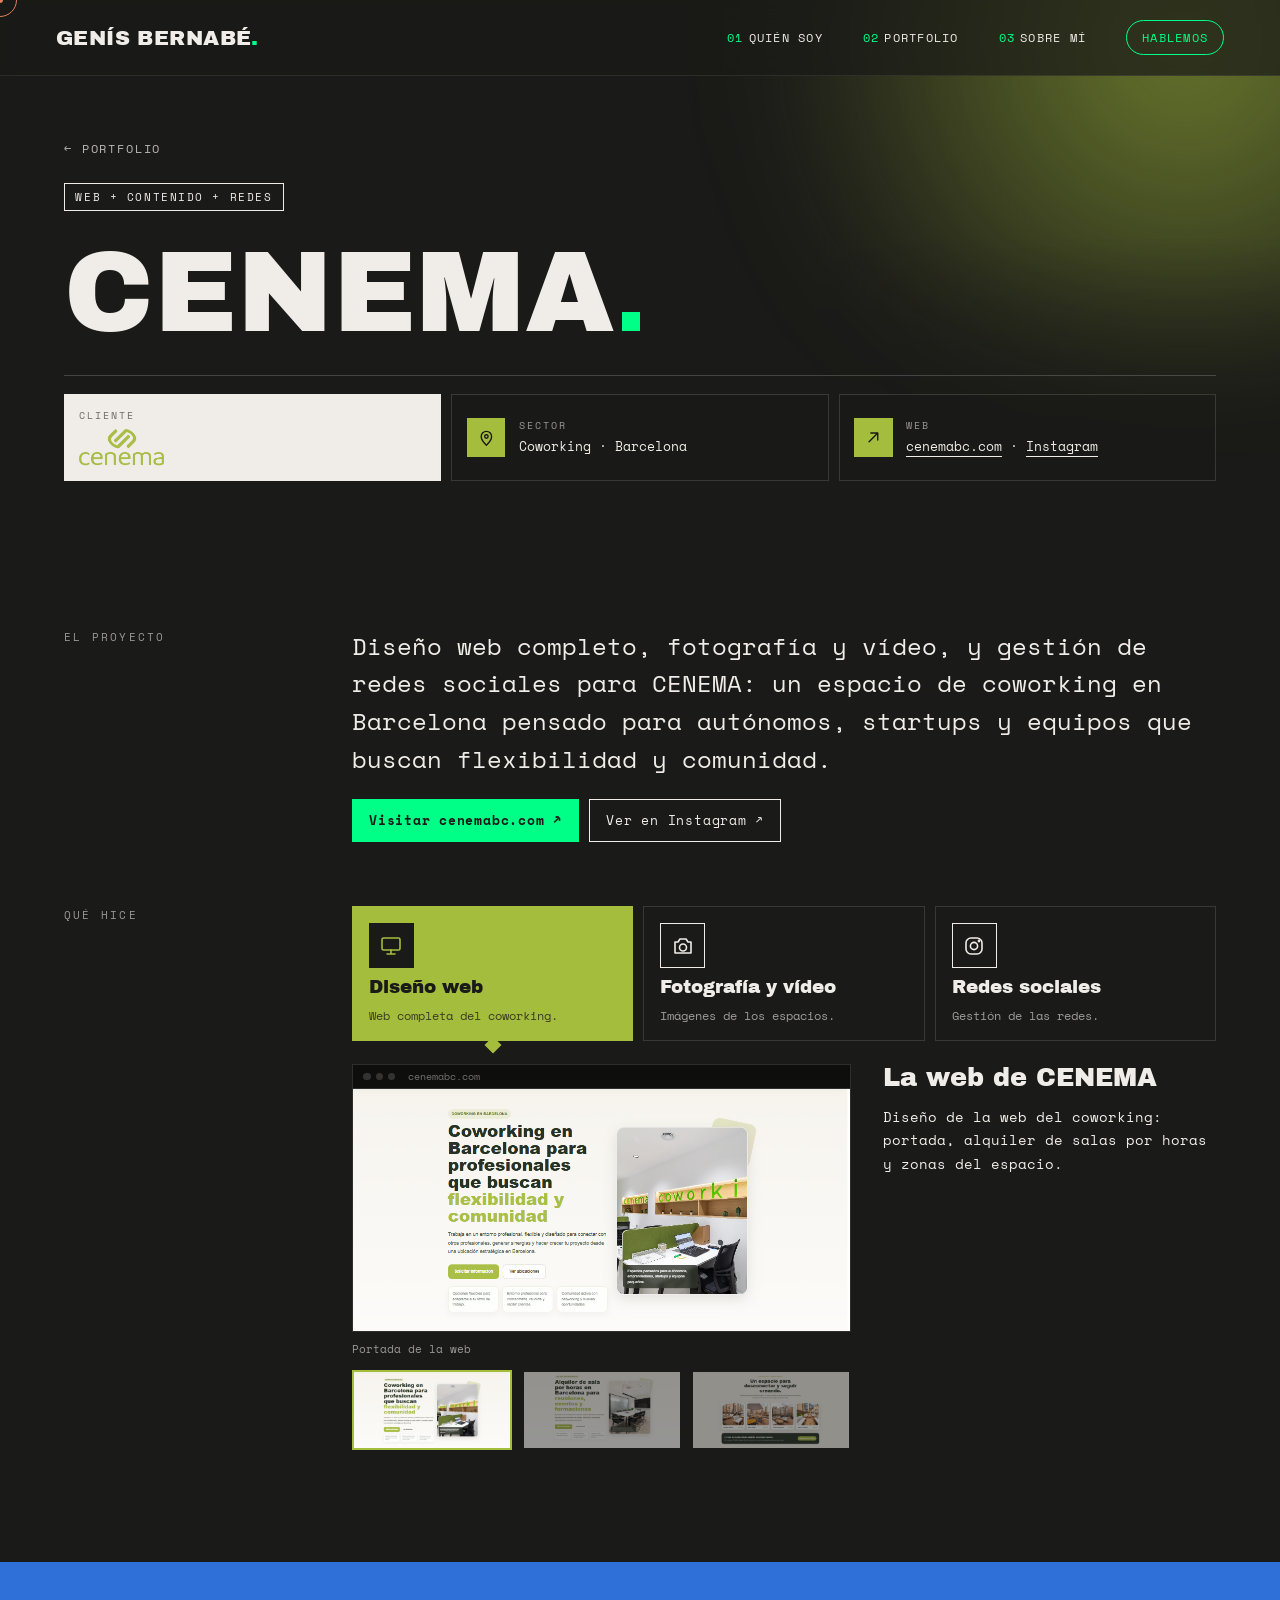
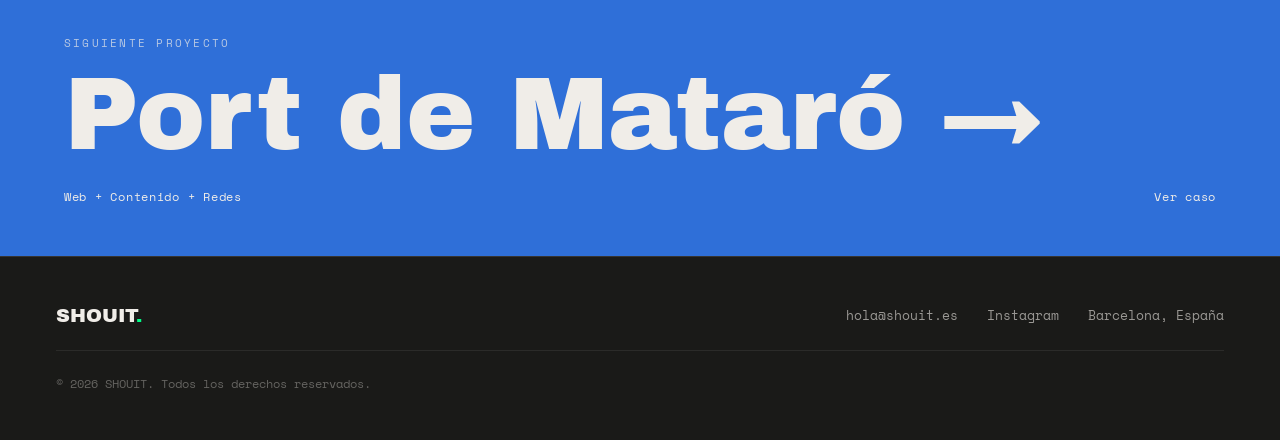
==== commit b3084190: "Páginas de detalle: logo del cliente en la ficha" ====
--- a/proyectos/cenema.html
+++ b/proyectos/cenema.html
@@ -54,7 +54,7 @@
     <p class="proyecto-tag">Web + Contenido + Redes</p>
     <h1 class="proyecto-title">CENEMA<span class="proyecto-dot"></span></h1>
     <div class="proyecto-chips">
-      <div class="proyecto-chip"><span class="proyecto-chip__ic"><svg class="i" aria-hidden="true"><use href="#i-user"/></svg></span><div><small>Cliente</small><span>CENEMA</span></div></div>
+      <div class="proyecto-chip proyecto-chip--logo" style="--lh:2.4rem"><div><small>Cliente</small><img src="/img/proyectos/cenema/cenema-logo.png" width="1298" height="588" alt="Logo de CENEMA"></div></div>
       <div class="proyecto-chip"><span class="proyecto-chip__ic"><svg class="i" aria-hidden="true"><use href="#i-pin"/></svg></span><div><small>Sector</small><span>Coworking · Barcelona</span></div></div>
       <div class="proyecto-chip"><span class="proyecto-chip__ic"><svg class="i" aria-hidden="true"><use href="#i-out"/></svg></span><div><small>Web</small><span><a href="https://cenemabc.com" target="_blank" rel="noopener">cenemabc.com</a> · <a href="https://www.instagram.com/cenemabc" target="_blank" rel="noopener">Instagram</a></span></div></div>
     </div>
--- a/style.css
+++ b/style.css
@@ -982,6 +982,10 @@
 .proyecto-chip a{border-bottom:1px solid currentColor;transition:color .25s var(--ease);}
 .proyecto-chip a:hover{color:var(--green);}
 .proyecto-chip > div{min-width:0;}
+.proyecto-chip--logo{background:var(--white);border-color:var(--white);color:var(--black);}
+.proyecto-chip--logo:hover{border-color:var(--tint);}
+.proyecto-chip--logo small{color:color-mix(in srgb, var(--black) 62%, transparent);}
+.proyecto-chip--logo img{display:block;height:var(--lh,2.6rem);width:auto;max-width:100%;object-fit:contain;margin-top:.4rem;}
 @media (min-width:700px){.proyecto-chips{grid-template-columns:repeat(3,minmax(0,1fr));}}
 
 /* ---- Qué hice: servicios que cambian la vista ---- */
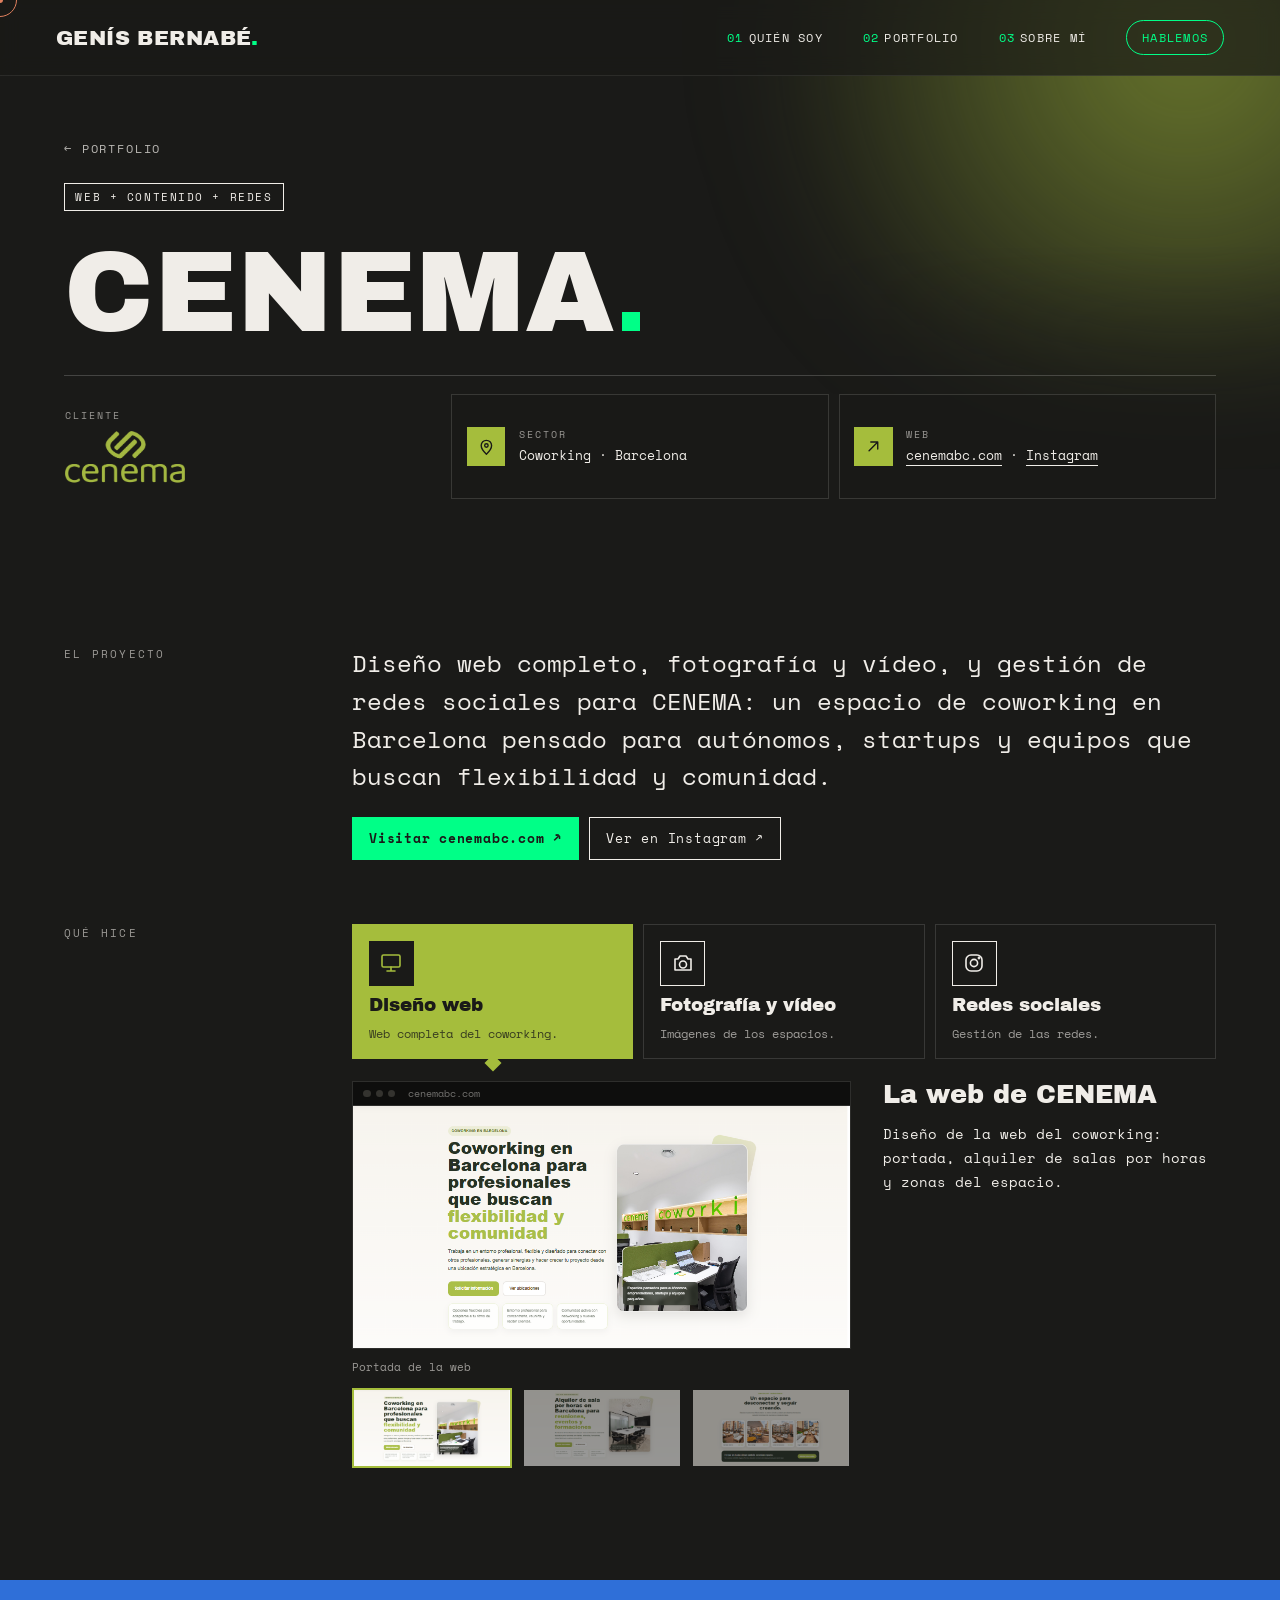
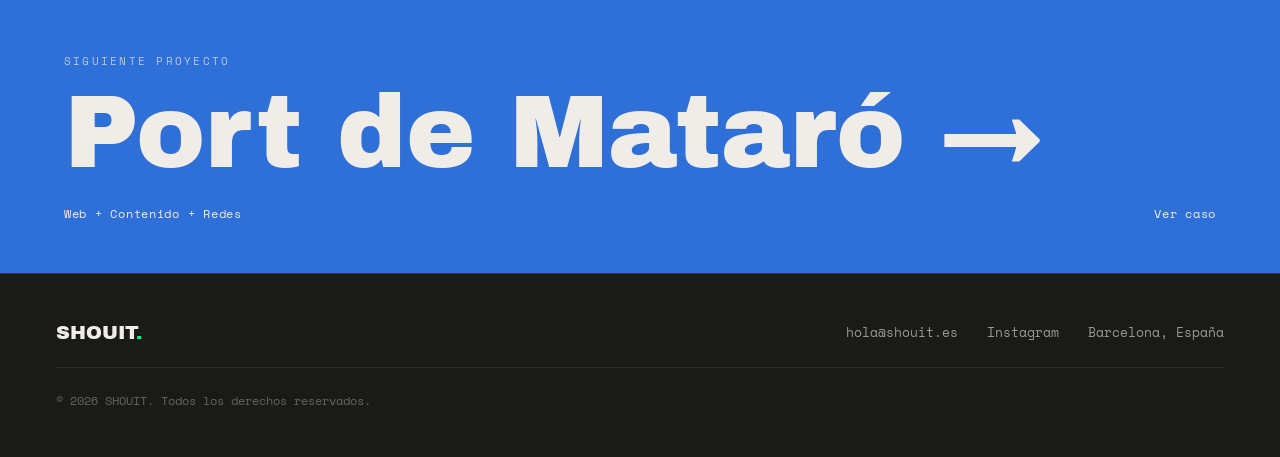
==== commit bb661a8a: "Páginas de detalle: logo del cliente con colores originales" ====
--- a/proyectos/cenema.html
+++ b/proyectos/cenema.html
@@ -54,7 +54,7 @@
     <p class="proyecto-tag">Web + Contenido + Redes</p>
     <h1 class="proyecto-title">CENEMA<span class="proyecto-dot"></span></h1>
     <div class="proyecto-chips">
-      <div class="proyecto-chip proyecto-chip--logo" style="--lh:2.4rem"><div><small>Cliente</small><img src="/img/proyectos/cenema/cenema-logo.png" width="1298" height="588" alt="Logo de CENEMA"></div></div>
+      <div class="proyecto-chip proyecto-chip--logo" style="--lh:3.4rem"><div><small>Cliente</small><img src="/img/proyectos/cenema/cenema-logo.png" width="1298" height="588" alt="Logo de CENEMA"></div></div>
       <div class="proyecto-chip"><span class="proyecto-chip__ic"><svg class="i" aria-hidden="true"><use href="#i-pin"/></svg></span><div><small>Sector</small><span>Coworking · Barcelona</span></div></div>
       <div class="proyecto-chip"><span class="proyecto-chip__ic"><svg class="i" aria-hidden="true"><use href="#i-out"/></svg></span><div><small>Web</small><span><a href="https://cenemabc.com" target="_blank" rel="noopener">cenemabc.com</a> · <a href="https://www.instagram.com/cenemabc" target="_blank" rel="noopener">Instagram</a></span></div></div>
     </div>
--- a/style.css
+++ b/style.css
@@ -982,10 +982,10 @@
 .proyecto-chip a{border-bottom:1px solid currentColor;transition:color .25s var(--ease);}
 .proyecto-chip a:hover{color:var(--green);}
 .proyecto-chip > div{min-width:0;}
-.proyecto-chip--logo{background:var(--white);border-color:var(--white);color:var(--black);}
-.proyecto-chip--logo:hover{border-color:var(--tint);}
-.proyecto-chip--logo small{color:color-mix(in srgb, var(--black) 62%, transparent);}
-.proyecto-chip--logo img{display:block;height:var(--lh,2.6rem);width:auto;max-width:100%;object-fit:contain;margin-top:.4rem;}
+.proyecto-chip--logo{background:none;border-color:transparent;padding-inline:0;}
+.proyecto-chip--logo:hover{transform:none;border-color:transparent;}
+.proyecto-chip--logo small{color:color-mix(in srgb, var(--white) 60%, transparent);}
+.proyecto-chip--logo img{display:block;height:var(--lh,3.4rem);width:auto;max-width:100%;object-fit:contain;margin-top:.5rem;}
 @media (min-width:700px){.proyecto-chips{grid-template-columns:repeat(3,minmax(0,1fr));}}
 
 /* ---- Qué hice: servicios que cambian la vista ---- */
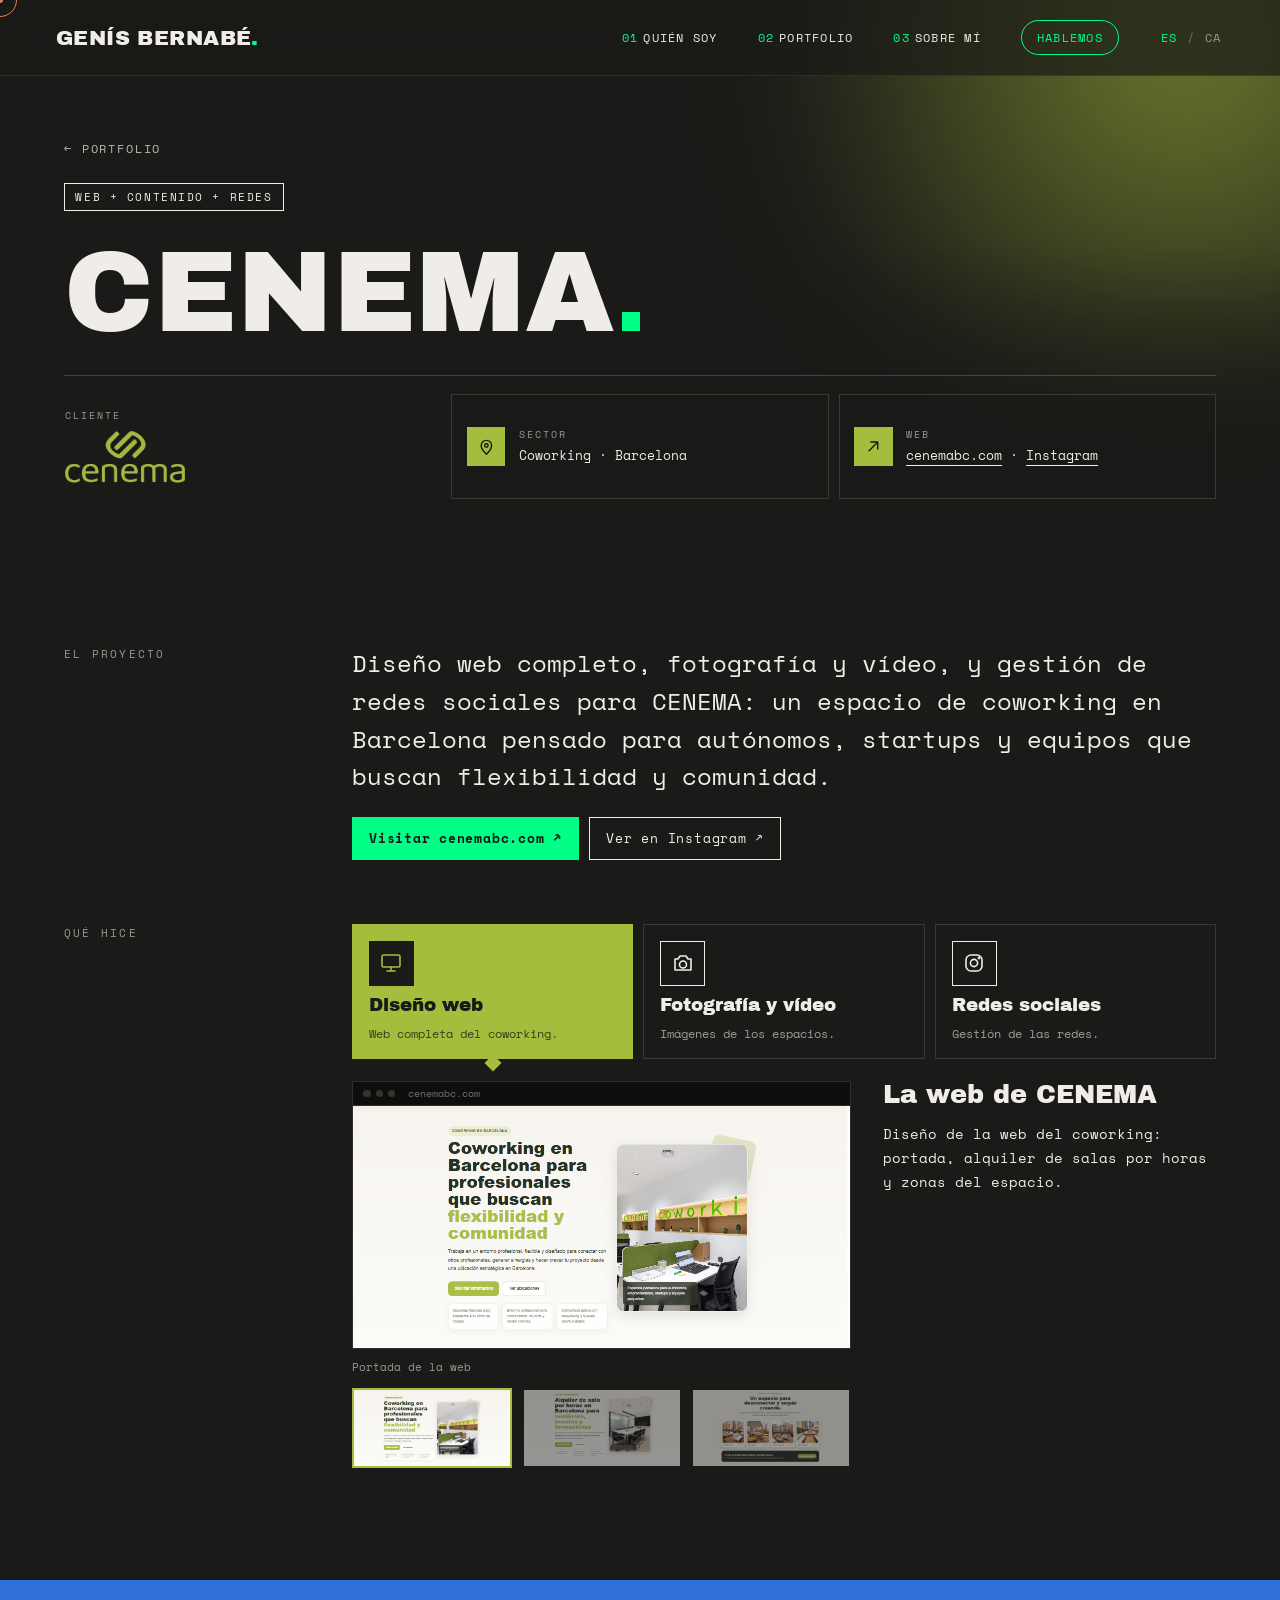
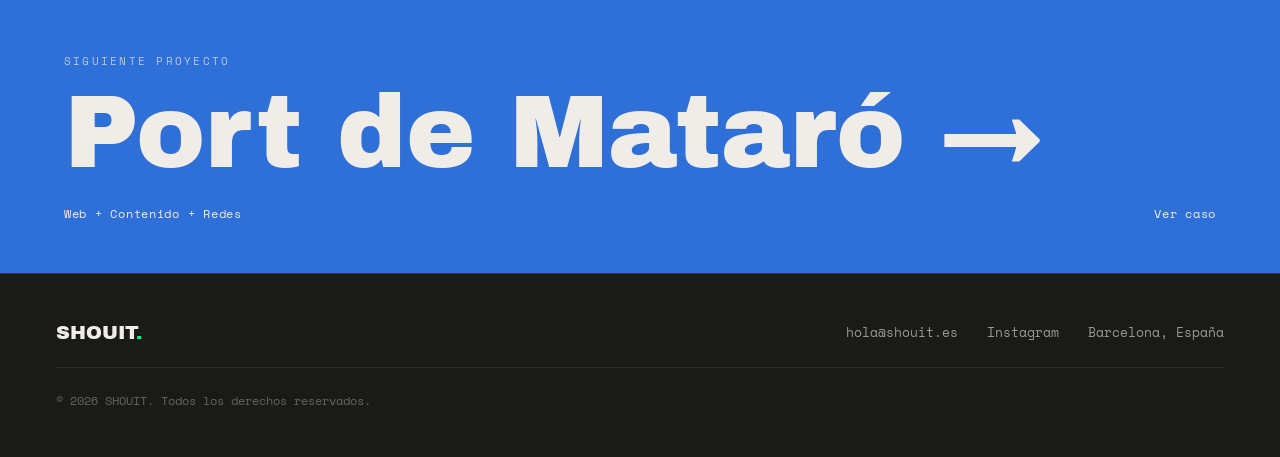
==== commit 7c9955ff: "Idiomas ES/CA, año de la línea de tiempo y Olimfit sin creación de contenido" ====
--- a/proyectos/cenema.html
+++ b/proyectos/cenema.html
@@ -87,12 +87,12 @@
       <div class="svc-side"><h3>La web de CENEMA</h3><p>Diseño de la web del coworking: portada, alquiler de salas por horas y zonas del espacio.</p></div>
     </div>
     <div class="svc-view" id="svp-2" role="tabpanel" aria-labelledby="svc-2" hidden>
-      <div class="svc-media"><div class="svc-tile" aria-hidden="true"><svg class="i" aria-hidden="true"><use href="#i-cam"/></svg></div></div>
-      <div class="svc-side"><h3>Los espacios, en imagen</h3><p>Fotografía y vídeo para mostrar el espacio de CENEMA.</p></div>
+      <div class="svc-media"><div class="proyecto-photos"><img src="/img/proyectos/cenema/cenema-foto-01.jpg" width="1600" height="1066" alt="CENEMA — recepción con el logotipo luminoso" loading="lazy"><img src="/img/proyectos/cenema/cenema-foto-02.jpg" width="1600" height="1066" alt="CENEMA — terraza con mesas y zona de descanso" loading="lazy"><img src="/img/proyectos/cenema/cenema-foto-03.jpg" width="1600" height="1066" alt="CENEMA — puestos de coworking" loading="lazy"><img src="/img/proyectos/cenema/cenema-foto-04.jpg" width="1536" height="1024" alt="CENEMA — terraza con zona chillout" loading="lazy"><img src="/img/proyectos/cenema/cenema-foto-05.jpg" width="1600" height="1066" alt="CENEMA — zona de office y barra" loading="lazy"><img src="/img/proyectos/cenema/cenema-foto-06.jpg" width="1600" height="1066" alt="CENEMA — terraza con pérgola" loading="lazy"></div></div>
+      <div class="svc-side"><h3>Los espacios, en imagen</h3><p>Fotografía de los espacios de CENEMA: recepción, puestos de coworking, office y terraza.</p></div>
     </div>
     <div class="svc-view" id="svp-3" role="tabpanel" aria-labelledby="svc-3" hidden>
-      <div class="svc-media"><div class="svc-tile" aria-hidden="true"><svg class="i" aria-hidden="true"><use href="#i-ig"/></svg></div></div>
-      <div class="svc-side"><h3>Presencia en redes</h3><p>Gestión de las redes sociales de CENEMA.</p></div>
+      <div class="svc-media"><div class="proyecto-posts proyecto-posts--4"><img src="/img/proyectos/cenema/cenema-post-01.png" width="269" height="344" alt="CENEMA — publicación de Instagram: ¿Guardar o tirar? 5 cosas que quizá no necesitas en casa" loading="lazy"><img src="/img/proyectos/cenema/cenema-post-02.png" width="433" height="544" alt="CENEMA — publicación de Instagram: Las reuniones también sirven para comunicarse" loading="lazy"><img src="/img/proyectos/cenema/cenema-post-03.png" width="272" height="342" alt="CENEMA — publicación de Instagram: 5 señales de que necesitas un trastero" loading="lazy"><img src="/img/proyectos/cenema/cenema-post-04.png" width="276" height="341" alt="CENEMA — publicación de Instagram: ¿Por qué tu casa se llena en verano?" loading="lazy"></div></div>
+      <div class="svc-side"><h3>Presencia en redes</h3><p>Publicaciones para las redes de CENEMA sobre trasteros, coworking y orden en casa.</p></div>
     </div>
     </div>
   </section>
@@ -117,6 +117,7 @@
   <p class="footer__copy">© <span id="year"></span> SHOUIT. Todos los derechos reservados.</p>
 </footer>
 
+<script src="/i18n.js"></script>
 <script src="/script.js"></script>
 </body>
 </html>
--- a/style.css
+++ b/style.css
@@ -114,6 +114,17 @@
   transition:background .25s var(--ease),color .25s var(--ease);
 }
 .nav__cta:hover{background:var(--green);color:var(--black);}
+
+/* Selector de idioma ES / CA (lo crea i18n.js dentro de .nav__links) */
+.nav__lang{display:flex;align-items:center;gap:.45rem;font-family:var(--font-mono);font-size:.78rem;letter-spacing:.1em;}
+.nav__lang i{font-style:normal;opacity:.35;}
+.nav__lang button{
+  font:inherit;letter-spacing:inherit;color:color-mix(in srgb, var(--ink) 55%, transparent);
+  padding:.35rem .15rem;position:relative;transition:color .2s;
+}
+.nav__lang button:hover{color:var(--ink);}
+.nav__lang button.is-on{color:var(--green);}
+.nav__lang button:focus-visible{outline:2px solid var(--green);outline-offset:3px;}
 
 .nav__burger{
   display:none;
@@ -327,117 +338,169 @@
 }
 
 /* ==========================================================
-   Quién soy — carnet que habla (tilt 3D + terminal)
+   Quién soy — cartas. Móvil (≤820px): baraja que se desliza.
+   Escritorio: rejilla de tarjetas (2 columnas, y 4 desde 1100px).
    ========================================================== */
 .qs__head{display:flex;flex-wrap:wrap;gap:1rem 2rem;justify-content:space-between;align-items:flex-end;}
-.qs__left{width:min(100%,22rem);display:grid;gap:1.1rem;justify-items:start;}
-.qs__hint{
-  font-family:var(--font-display);font-size:clamp(1.15rem,2.4vw,1.5rem);line-height:1.15;
-  color:var(--white);
-}
-.qs__hint span{display:inline-block;color:var(--green);margin-right:.55rem;animation:qsNudge 1.4s ease-in-out infinite;}
-@keyframes qsNudge{50%{transform:translateY(6px);}}
-
-.qs__wrap{
-  display:grid;grid-template-columns:minmax(0,22rem) minmax(0,1fr);
-  gap:clamp(1.5rem,5vw,4rem);align-items:start;justify-items:center;
-  padding:0 clamp(1.5rem,5vw,3.5rem) 6rem;
-}
-
-.qs-scene{perspective:1100px;width:min(100%,22rem);aspect-ratio:11/18;user-select:none;-webkit-user-select:none;}
-.qs-card{
-  position:relative;width:100%;height:100%;transform-style:preserve-3d;
-  transform:rotateX(var(--rx,0deg)) rotateY(var(--ry,0deg));
-}
-.qs-card.is-live{transition:transform .12s linear;}
-.qs-card.is-rest{transition:transform .9s var(--ease);}
-.qs-face{
-  position:absolute;inset:0;border-radius:14px;overflow:hidden;
-  padding:1.1rem;display:flex;flex-direction:column;gap:.85rem;
-  background:linear-gradient(165deg,#2b2b28 0%,#1f1f1d 100%);color:var(--white);
-  border:1px solid color-mix(in srgb, var(--white) 14%, transparent);
-}
-.qs-glare{
-  position:absolute;inset:0;pointer-events:none;
-  background:radial-gradient(circle at var(--gx,50%) var(--gy,30%), rgba(255,255,255,.13), transparent 55%);
-}
-.qs-foil{
-  position:absolute;inset:0;pointer-events:none;mix-blend-mode:screen;opacity:.14;
-  background:linear-gradient(115deg, transparent 28%, rgba(0,255,135,.55) 40%, rgba(224,128,95,.55) 50%, rgba(120,160,255,.5) 60%, transparent 72%) var(--gx,50%) 0/260% 100%;
-}
-.qs-stripe{
-  display:flex;justify-content:space-between;gap:.5rem;
+.qd{padding:0 clamp(1.5rem,5vw,3.5rem) 6rem;}
+.qd__hint{display:flex;align-items:center;gap:.55rem;font-family:var(--font-display);font-size:1.1rem;line-height:1.15;color:var(--white);margin-bottom:1.1rem;transition:opacity .4s;}
+.qd__hint span{color:var(--green);display:inline-block;animation:qdNudgeX 1.4s ease-in-out infinite;}
+.qd__hint.is-seen{opacity:.5;}
+.qd__hint.is-seen span{animation:none;}
+@keyframes qdNudgeX{50%{transform:translateX(6px);}}
+
+.qd-deck{position:relative;height:min(31rem,calc(100svh - 11rem));min-height:26rem;margin-bottom:2.2rem;touch-action:pan-y;outline:none;user-select:none;-webkit-user-select:none;}
+.qd-card{
+  position:absolute;inset:0;border-radius:16px;overflow:hidden;display:flex;flex-direction:column;container-type:inline-size;
+  background:linear-gradient(165deg,#2c2c29,#1f1f1d);color:var(--white);
+  border:1px solid color-mix(in srgb, var(--white) 16%, transparent);
+  transform-origin:50% 100%;transition:transform .5s var(--ease),opacity .4s,border-color .25s;will-change:transform;touch-action:pan-y;
+}
+.qd-card.is-top{cursor:grab;}
+.qd-card.is-drag{transition:none;cursor:grabbing;}
+.qd-card__stripe{
+  display:flex;justify-content:space-between;gap:.5rem;position:relative;z-index:2;flex:none;
   font-size:.6rem;letter-spacing:.18em;text-transform:uppercase;
-  background:var(--green);color:var(--black);margin:-1.1rem -1.1rem 0;padding:.55rem 1.1rem;
-}
-.qs-pic{
-  flex:1;min-height:5.5rem;display:grid;place-items:center;text-align:center;
+  background:var(--c,var(--green));color:var(--black);padding:.55rem 1.1rem;
+}
+.qd-card__body{flex:1;min-height:0;padding:1.1rem;display:flex;flex-direction:column;gap:.9rem;position:relative;}
+.qd-card__pic{
+  flex:1;min-height:0;display:grid;place-items:center;text-align:center;
   border:1px dashed color-mix(in srgb, var(--white) 28%, transparent);
   background:repeating-linear-gradient(135deg, transparent 0 12px, color-mix(in srgb, var(--white) 4%, transparent) 12px 13px);
-  font-size:.62rem;letter-spacing:.16em;text-transform:uppercase;
-  color:color-mix(in srgb, var(--white) 55%, transparent);
-}
-.qs-name{font-family:var(--font-display);font-size:clamp(1.5rem,6.4vw,2rem);line-height:.98;}
-.qs-name i{display:inline-block;width:.18em;height:.18em;background:var(--green);margin-left:.05em;}
-.qs-fields{display:grid;gap:.35rem;}
-.qs-fld{
-  position:relative;z-index:2;
-  display:grid;grid-template-columns:minmax(0,1fr) auto;gap:.6rem;align-items:center;
-  border:1px solid color-mix(in srgb, var(--white) 22%, transparent);padding:.52rem .85rem;
-  font-size:.74rem;color:var(--white);text-align:left;
-  transition:background .2s, color .2s, border-color .2s;
-}
-.qs-fld small{font-size:.82rem;letter-spacing:.16em;text-transform:uppercase;font-weight:700;}
-.qs-fld em{font-style:normal;font-size:.95rem;color:var(--green);transition:color .2s;}
-.qs-fld:hover,.qs-fld.is-on{background:var(--green);color:var(--black);border-color:var(--green);}
-.qs-fld:hover em,.qs-fld.is-on em{color:var(--black);}
-.qs-fld.is-hint{border-color:var(--green);animation:qsRing 1.6s ease-out infinite;}
-@keyframes qsRing{0%{box-shadow:0 0 0 0 rgba(0,255,135,.6);}100%{box-shadow:0 0 0 12px rgba(0,255,135,0);}}
-
-.qs-term{
-  width:100%;min-width:0;border:1px solid color-mix(in srgb, var(--ink) 16%, transparent);
-  background:#121211;display:grid;grid-template-rows:auto minmax(0,1fr) auto;
-}
-.qs-term__bar{
-  display:flex;align-items:center;gap:.4rem;padding:.55rem .9rem;
-  border-bottom:1px solid color-mix(in srgb, var(--ink) 16%, transparent);
-  font-size:.68rem;color:color-mix(in srgb, var(--ink) 62%, transparent);
-}
-.qs-term__bar i{width:.5rem;height:.5rem;border-radius:50%;background:#3a3a36;}
-.qs-term__bar span{margin-left:.4rem;letter-spacing:.1em;}
-.qs-out{height:clamp(300px,52vh,440px);overflow:auto;padding:1rem;font-size:.86rem;line-height:1.65;}
-.qs-out div{white-space:pre-wrap;overflow-wrap:anywhere;}
-.qs-out .c{color:var(--green);margin-top:.5rem;display:flex;align-items:baseline;gap:.6rem;}
-.qs-out .c::before{content:"";width:.5rem;height:.5rem;background:var(--green);flex:none;}
-.qs-out .d{color:color-mix(in srgb, var(--ink) 62%, transparent);}
-.qs-out .b{font-family:var(--font-display);font-size:clamp(1.4rem,3.6vw,2.2rem);line-height:1.1;margin:.2rem 0;}
-.qs-out .ok{color:var(--green);}
-.qs-in{
-  display:flex;gap:.6rem;align-items:center;padding:.7rem 1rem;
-  border-top:1px solid color-mix(in srgb, var(--ink) 16%, transparent);
-}
-.qs-in__mark{width:.5rem;height:.5rem;background:var(--green);flex:none;}
-.qs-in input{flex:1;min-width:0;background:none;border:0;color:var(--white);font:inherit;font-size:.9rem;caret-color:var(--green);}
-.qs-in input:focus{outline:none;}
-.qs-in:focus-within{box-shadow:inset 0 0 0 1px var(--green);}
-
+  font-size:.62rem;letter-spacing:.16em;text-transform:uppercase;color:color-mix(in srgb, var(--white) 55%, transparent);
+}
+.qd-card__name{font-family:var(--font-display);font-size:clamp(1.7rem,8vw,2.1rem);line-height:.98;}
+.qd-card__name i{display:inline-block;width:.18em;height:.18em;background:var(--green);margin-left:.05em;}
+.qd-card__go{display:flex;justify-content:space-between;align-items:center;font-size:.68rem;letter-spacing:.14em;text-transform:uppercase;color:color-mix(in srgb, var(--white) 62%, transparent);}
+.qd-card__go b{font-weight:400;color:var(--green);display:inline-block;animation:qdNudgeX 1.3s ease-in-out infinite;}
+.qd-card__glare{position:absolute;inset:0;pointer-events:none;z-index:3;background:linear-gradient(115deg,transparent 30%,rgba(0,255,135,.08) 45%,rgba(224,128,95,.08) 55%,transparent 70%);}
+.qd-head{font-family:var(--font-display);line-height:.92;font-size:var(--fs,3rem);color:var(--c,var(--green));overflow-wrap:anywhere;flex:none;}
+.qd-head small{display:block;font-family:var(--font-mono);font-size:.8rem;color:var(--white);letter-spacing:.14em;text-transform:uppercase;margin-top:.45rem;}
+.qd-vis{flex:1;min-height:0;display:grid;align-items:center;position:relative;}
+.qd-lines{display:grid;gap:.3rem;font-size:.9rem;flex:none;}
+.qd-lines .d{color:color-mix(in srgb, var(--white) 62%, transparent);}
+.qd-lines .ok{color:var(--green);}
+.qd-copy{
+  justify-self:start;border:1px solid var(--green);color:var(--green);padding:.55rem .85rem;margin-top:.2rem;
+  font-size:.74rem;letter-spacing:.12em;text-transform:uppercase;transition:background .2s,color .2s;
+}
+.qd-copy:hover,.qd-copy.is-ok{background:var(--green);color:var(--black);}
+
+/* --- Edad: cuentakilómetros + regla --- */
+.qd-age{display:grid;gap:.9rem;justify-items:center;align-content:center;}
+.qd-odo{display:flex;height:1em;overflow:hidden;font-family:var(--font-display);font-size:42cqw;line-height:1;color:var(--green);}
+.qd-odo__d{display:block;height:1em;width:.64em;overflow:hidden;}
+.qd-odo__d span{display:flex;flex-direction:column;transform:translateY(0);}
+.qd-odo__d i{font-style:normal;height:1em;line-height:1;text-align:center;flex:none;}
+.qd-card.is-in .qd-odo__d span{transform:translateY(calc(var(--v) * -1em));transition:transform 1.5s cubic-bezier(.2,.9,.2,1);}
+.qd-age__u{font-size:.8rem;letter-spacing:.3em;text-transform:uppercase;margin-top:-.2rem;}
+.qd-ruler{width:100%;height:auto;display:block;overflow:visible;}
+.qd-ruler line{stroke:currentColor;stroke-width:1;}
+.qd-ruler .on{stroke:var(--green);}
+.qd-ruler .off{stroke:rgba(240,237,232,.28);}
+.qd-ruler text{font-family:var(--font-mono);font-size:8px;fill:rgba(240,237,232,.55);text-anchor:middle;}
+.qd-ruler .mk{transform:translateX(0);}
+.qd-card.is-in .qd-ruler .mk{transform:translateX(var(--mx));transition:transform 1.5s cubic-bezier(.2,.9,.2,1);}
+.qd-ruler .mk path{fill:var(--green);}
+.qd-ruler .mk line{stroke:var(--green);stroke-width:2;}
+
+/* --- Vivo en: silueta de Catalunya --- */
+.qd-map{width:100%;height:100%;display:block;}
+.qd-map__land{fill:var(--accent);opacity:0;transform:scale(.97);transform-origin:40% 50%;}
+.qd-card.is-in .qd-map__land{opacity:1;transform:none;transition:opacity .7s,transform .9s var(--ease);}
+.qd-map__pin{fill:#1a1a18;stroke:#f0ede8;stroke-width:2.5;}
+.qd-map__ring{fill:none;stroke:#f0ede8;stroke-width:1.5;transform-box:fill-box;transform-origin:center;opacity:0;}
+.qd-card.is-in .qd-map__ring{animation:qdRing 2s ease-out infinite;}
+@keyframes qdRing{from{transform:scale(.5);opacity:1;}to{transform:scale(3);opacity:0;}}
+.qd-map__lead{stroke:rgba(240,237,232,.7);stroke-width:1;fill:none;}
+.qd-map text{font-family:var(--font-mono);font-size:11px;letter-spacing:.14em;fill:#f0ede8;text-transform:uppercase;}
+
+/* --- Idiomas --- */
+.qd-lang{display:grid;gap:.95rem;align-self:center;}
+.qd-lang div{display:grid;gap:.35rem;}
+.qd-lang b{display:flex;justify-content:space-between;gap:.5rem;font-weight:400;font-size:.78rem;letter-spacing:.1em;text-transform:uppercase;}
+.qd-lang b span{color:color-mix(in srgb, var(--white) 62%, transparent);letter-spacing:.04em;text-transform:none;}
+.qd-seg{display:grid;grid-template-columns:repeat(6,1fr);gap:4px;}
+.qd-seg i{height:10px;background:rgba(240,237,232,.1);}
+.qd-seg i.on{background:var(--green);transform:scaleX(0);transform-origin:left;}
+.qd-card.is-in .qd-seg i.on{transform:none;transition:transform .6s var(--ease) calc(var(--n) * 70ms);}
+
+/* --- Stack --- */
+.qd-tags{display:flex;flex-wrap:wrap;gap:.45rem;align-content:center;}
+.qd-tags span{border:1px solid var(--tc);color:var(--tc);padding:.34rem .6rem;font-size:.76rem;opacity:0;transform:translateY(8px);}
+.qd-tags span.f{background:var(--tc);color:var(--black);}
+.qd-card.is-in .qd-tags span{opacity:1;transform:none;transition:opacity .4s calc(var(--n) * 40ms),transform .5s var(--ease) calc(var(--n) * 40ms);}
+
+/* --- Proyectos --- */
+.qd-list{display:grid;align-self:center;}
+.qd-list a{
+  display:grid;grid-template-columns:2rem 1fr auto;gap:.6rem;align-items:baseline;padding:.62rem 0;
+  border-top:1px solid color-mix(in srgb, var(--white) 16%, transparent);
+  font-family:var(--font-display);font-size:1.05rem;color:var(--white);transition:color .2s,padding .3s var(--ease);
+  opacity:0;transform:translateX(-10px);
+}
+.qd-list a:last-child{border-bottom:1px solid color-mix(in srgb, var(--white) 16%, transparent);}
+.qd-list a:hover,.qd-list a:focus-visible{color:var(--accent);padding-left:.4rem;outline:none;}
+.qd-list em{font-style:normal;font-family:var(--font-mono);font-size:.7rem;color:color-mix(in srgb, var(--white) 62%, transparent);}
+.qd-list b{font-weight:400;color:var(--green);font-family:var(--font-mono);}
+.qd-card.is-in .qd-list a{opacity:1;transform:none;transition:opacity .4s calc(var(--n) * 80ms),transform .5s var(--ease) calc(var(--n) * 80ms),color .2s,padding .3s var(--ease);}
+
+/* --- Estado: letrero de neón --- */
+.qd-sign-wrap{align-self:stretch;position:relative;display:grid;justify-items:center;align-content:center;}
+.qd-sign-wrap::before,.qd-sign-wrap::after{content:"";position:absolute;top:-1.1rem;height:calc(50% - 3.2rem + 1.1rem);width:2px;background:linear-gradient(rgba(240,237,232,.1),rgba(240,237,232,.55));}
+.qd-sign-wrap::before{left:calc(50% - 5.6rem);}
+.qd-sign-wrap::after{right:calc(50% - 5.6rem);}
+.qd-sign{
+  position:relative;width:min(100%,15rem);height:6.4rem;display:grid;align-content:center;padding:0 .6rem;text-align:center;
+  border:3px solid var(--green);border-radius:16px;color:var(--green);
+  box-shadow:0 0 8px rgba(0,255,135,.7),0 0 30px rgba(0,255,135,.3),inset 0 0 14px rgba(0,255,135,.3);
+  text-shadow:0 0 6px rgba(0,255,135,.95),0 0 22px rgba(0,255,135,.55),0 0 44px rgba(0,255,135,.3);
+}
+.qd-sign b{display:block;font-family:var(--font-display);font-weight:400;font-size:min(10.5cqw,2.5rem);letter-spacing:.05em;line-height:1;}
+.qd-sign small{display:block;margin-top:.55rem;font-size:.66rem;letter-spacing:.3em;text-transform:uppercase;color:var(--white);text-shadow:0 0 6px rgba(240,237,232,.7);}
+.qd-card.is-in .qd-sign{animation:qdFlick 5s linear infinite;}
+@keyframes qdFlick{0%,16%,22%,58%,64%,100%{opacity:1;}18%,60%{opacity:.35;}20%{opacity:.8;}62%{opacity:.6;}}
+
+/* --- Contacto --- */
+.qd-at{font-family:var(--font-display);font-size:min(52cqw,11rem);line-height:.8;color:transparent;-webkit-text-stroke:1.5px rgba(240,237,232,.3);text-align:center;align-self:center;}
+
+.qd-bar{display:flex;align-items:center;justify-content:space-between;gap:.8rem;}
+.qd-arrow{
+  width:3rem;height:3rem;flex:none;border:1px solid color-mix(in srgb, var(--white) 22%, transparent);
+  display:grid;place-items:center;font-size:1.1rem;color:var(--green);transition:background .2s,color .2s;
+}
+.qd-arrow:hover,.qd-arrow:active{background:var(--green);color:var(--black);}
+.qd-arrow:focus-visible,.qd-deck:focus-visible .qd-card.is-top{outline:2px solid var(--green);outline-offset:2px;}
+.qd-mid{display:grid;gap:.5rem;justify-items:center;min-width:0;}
+.qd-dots{display:flex;gap:6px;align-items:center;justify-content:center;flex-wrap:wrap;}
+.qd-dots i{width:7px;height:7px;background:color-mix(in srgb, var(--white) 22%, transparent);transition:background .25s,width .3s var(--ease);}
+.qd-dots i.on{background:var(--green);width:22px;}
+.qd-count{font-size:.7rem;letter-spacing:.14em;color:color-mix(in srgb, var(--white) 62%, transparent);text-align:center;}
+
+/* Escritorio: todas las tarjetas a la vista */
 @media (min-width:821px){
-  /* Escritorio: la terminal mide exactamente lo mismo que el carnet y arranca a su misma altura.
-     La ayuda ocupa su propia fila encima del carnet. */
-  .qs__wrap{row-gap:1.1rem;justify-items:stretch;}
-  .qs__left{display:contents;}
-  .qs__hint{grid-column:1;grid-row:1;justify-self:start;}
-  .qs-scene{grid-column:1;grid-row:2;justify-self:start;}
-  .qs-term{grid-column:2;grid-row:2;align-self:stretch;contain:size;}
-  .qs-out{height:auto;min-height:0;}
-}
-@media (max-width:820px){
-  .qs__wrap{grid-template-columns:minmax(0,1fr);}
+  .qd__hint,.qd-bar{display:none;}
+  .qd-card__go span:last-child{display:none;}
+  .qd-deck{height:auto;min-height:0;margin-bottom:0;display:grid;grid-template-columns:repeat(2,minmax(0,1fr));gap:1.25rem;touch-action:auto;}
+  .qd-card{
+    position:relative;inset:auto;aspect-ratio:10/15;transform-origin:50% 50%;cursor:default;touch-action:auto;
+    opacity:0;transform:translateY(28px);
+  }
+  .qd-card.is-in{opacity:1;transform:none;transition:opacity .7s var(--ease) var(--d,0s),transform .8s var(--ease) var(--d,0s),border-color .25s;}
+  .qd-card.is-in:hover{transform:translateY(-6px);border-color:color-mix(in srgb, var(--c,var(--green)) 70%, transparent);transition:transform .35s var(--ease),border-color .25s;}
+  .qd-card:first-child{--c:var(--green);}
+}
+@media (min-width:1100px){
+  .qd-deck{grid-template-columns:repeat(4,minmax(0,1fr));gap:1.4rem;}
 }
 @media (prefers-reduced-motion:reduce){
-  .qs-card.is-live,.qs-card.is-rest{transition:none;}
-  .qs__hint span,.qs-fld.is-hint{animation:none;}
-  .qs-foil{display:none;}
+  .qd__hint span,.qd-card__go b{animation:none;}
+  .qd-card,.qd-card *{transition:none !important;animation:none !important;}
+  .qd-odo__d span{transform:translateY(calc(var(--v) * -1em));}
+  .qd-ruler .mk{transform:translateX(var(--mx));}
+  .qd-map__land,.qd-tags span,.qd-list a{opacity:1;transform:none;}
+  .qd-seg i.on{transform:none;}
 }
 
 /* ==========================================================
@@ -651,7 +714,8 @@
 .tl__d span{display:flex;flex-direction:column;transition:transform .55s cubic-bezier(.2,.9,.2,1);}
 .tl__d i{font-style:normal;height:1em;line-height:1;text-align:center;flex:none;}
 .tl__txt{flex:1;min-width:min(100%,18rem);}
-.tl__txt small{font-family:var(--font-mono);font-size:.72rem;letter-spacing:.2em;text-transform:uppercase;color:color-mix(in srgb, var(--ink) 60%, transparent);}
+@media (min-width:701px){.tl__body{align-items:center;}}
+.tl__txt small{display:flex;align-items:center;gap:.6rem;font-family:var(--font-mono);font-size:.72rem;letter-spacing:.2em;text-transform:uppercase;color:color-mix(in srgb, var(--ink) 60%, transparent);}
 .tl__txt h3{font-family:var(--font-display);font-weight:400;font-size:clamp(1.25rem,2.8vw,1.9rem);line-height:1.15;margin:.35rem 0 .7rem;text-wrap:balance;}
 .tl__txt p{font-size:.92rem;line-height:1.7;max-width:56ch;color:color-mix(in srgb, var(--ink) 80%, transparent);}
 .tl__chips{display:flex;flex-wrap:wrap;gap:.5rem;list-style:none;margin-top:1rem;}
@@ -675,6 +739,27 @@
 .tl__lab{overflow:hidden;max-width:7rem;transition:max-width .35s var(--ease),opacity .35s var(--ease);}
 .tl__pill.is-used .tl__lab{max-width:0;opacity:0;}
 .tl__pill:focus-visible{outline:2px solid var(--ink);outline-offset:4px;}
+/* Iconos en la barra: una parada por etapa */
+.tl__ico{width:1.25rem;height:1.25rem;flex:none;fill:none;stroke:currentColor;stroke-width:1.7;stroke-linecap:round;stroke-linejoin:round;}
+.tl__txt small .tl__ico{width:1.5rem;height:1.5rem;color:var(--green);}
+.tl__node{
+  position:absolute;top:50%;left:calc(var(--p) * 100%);width:42px;height:42px;margin:-21px 0 0 -21px;z-index:2;
+  display:grid;place-items:center;border-radius:50%;pointer-events:none;
+  background:var(--black);border:2px solid color-mix(in srgb, var(--ink) 28%, transparent);
+  color:color-mix(in srgb, var(--ink) 55%, transparent);
+  transition:background .3s,color .3s,border-color .3s,transform .5s var(--ease);
+}
+.tl__node.is-past{background:var(--green);border-color:var(--green);color:var(--black);}
+.tl__node.is-now{transform:scale(1.28);}
+.tl__track{height:96px;}
+.tl__pill{z-index:3;height:36px;padding:0 .7rem;font-size:.66rem;}
+.tl__ticks{margin-top:.2rem;}
+@media (max-width:700px){
+  .tl__scrub{padding-left:calc(clamp(1.5rem,5vw,3.5rem) + 1.6rem);padding-right:calc(clamp(1.5rem,5vw,3.5rem) + 1.6rem);}
+  .tl__node{width:34px;height:34px;margin:-17px 0 0 -17px;}
+  .tl__node .tl__ico{width:1rem;height:1rem;}
+  .tl__ticks button{font-size:.7rem;padding:.35rem .1rem;}
+}
 .tl__ticks{position:relative;height:2rem;}
 .tl__ticks button{
   position:absolute;top:0;left:calc(var(--p) * 100%);transform:translateX(-50%);
@@ -690,7 +775,7 @@
 }
 .tl__hint{font-size:.8rem;color:var(--green);}
 .tl__link{font-size:.85rem;color:var(--green);border-bottom:1px solid var(--green);padding-bottom:.15rem;}
-@media (prefers-reduced-motion:reduce){.tl__d span,.tl__lab{transition:none;}.tl__pill.is-hint{animation:none;}}
+@media (prefers-reduced-motion:reduce){.tl__d span,.tl__lab,.tl__node{transition:none;}.tl__pill.is-hint{animation:none;}}
 
 /* ==========================================================
    Contact
@@ -781,6 +866,7 @@
   .nav__links.is-open{opacity:1;visibility:visible;transform:translateY(0);}
   .nav__links a{width:100%;padding:1rem 0;border-bottom:1px solid color-mix(in srgb, var(--ink) 8%, transparent);}
   .nav__cta{margin-top:1rem;text-align:center;}
+  .nav__lang{margin-top:1.4rem;font-size:.85rem;}
   .nav__burger.is-open span:first-child{transform:translateY(4px) rotate(45deg);}
   .nav__burger.is-open span:last-child{transform:translateY(-4px) rotate(-45deg);}
 
@@ -1059,6 +1145,80 @@
 }
 @media (prefers-reduced-motion:reduce){.svc-view{animation:none;}}
 
+/* Portfolio (escritorio): menos aire arriba y abajo de "Proyectos reales" */
+@media (min-width:701px){
+  .portfolio .section-head{padding-top:3.25rem;padding-bottom:1rem;}
+  .portfolio{scroll-margin-top:var(--nav-h);}  /* al saltar desde el menú, el título queda bajo la barra, no detrás */
+  .pf{margin-top:calc(var(--nav-h) * -1);}  /* el hueco reservado bajo la barra al fijarse no se suma al espacio del título */
+  .tl__head{padding-top:4rem;}
+}
+
+/* ==========================================================
+   Visor de imágenes (páginas de detalle)
+   ========================================================== */
+.is-zoomable{cursor:zoom-in;}
+.is-zoomable:focus-visible{outline:2px solid var(--tint,var(--green));outline-offset:3px;}
+.lb{
+  position:fixed;inset:0;z-index:200;display:grid;grid-template-columns:minmax(0,1fr);grid-template-rows:minmax(0,1fr) auto;
+  background:rgba(18,18,17,.95);backdrop-filter:blur(6px);-webkit-backdrop-filter:blur(6px);
+  opacity:0;visibility:hidden;transition:opacity .3s var(--ease),visibility 0s .3s;
+  padding:max(1rem,env(safe-area-inset-top)) max(1rem,env(safe-area-inset-right)) max(1rem,env(safe-area-inset-bottom)) max(1rem,env(safe-area-inset-left));
+  gap:.9rem;touch-action:pan-y;
+}
+.lb.is-open{opacity:1;visibility:visible;transition-delay:0s;}
+.lb__stage{position:relative;min-width:0;min-height:0;display:grid;grid-template-columns:minmax(0,1fr);grid-template-rows:minmax(0,1fr);place-items:center;}
+.lb__img{
+  max-width:100%;max-height:100%;width:auto;height:auto;object-fit:contain;
+  border:1px solid color-mix(in srgb,var(--white) 14%,transparent);
+  transition:opacity .25s,transform .45s var(--ease);user-select:none;-webkit-user-select:none;-webkit-user-drag:none;
+}
+.lb__img.is-swap{opacity:0;transform:scale(.985);}
+.lb__bar{display:flex;align-items:center;justify-content:space-between;gap:1rem;color:var(--white);font-size:.74rem;letter-spacing:.1em;}
+.lb__cap{min-width:0;color:color-mix(in srgb,var(--white) 62%,transparent);overflow:hidden;text-overflow:ellipsis;white-space:nowrap;letter-spacing:.04em;}
+.lb__count{font-variant-numeric:tabular-nums;flex:none;color:var(--tint,var(--green));}
+.lb__btn{
+  position:absolute;width:3rem;height:3rem;display:grid;place-items:center;font-size:1.15rem;line-height:1;
+  color:var(--white);background:rgba(26,26,24,.7);border:1px solid color-mix(in srgb,var(--white) 28%,transparent);
+  transition:background .2s,color .2s,border-color .2s;
+}
+.lb__btn:hover,.lb__btn:focus-visible{background:var(--tint,var(--green));color:var(--tint-ink,var(--black));border-color:var(--tint,var(--green));outline:none;}
+.lb__prev{left:0;top:50%;margin-top:-1.5rem;}
+.lb__next{right:0;top:50%;margin-top:-1.5rem;}
+.lb__close{right:0;top:0;}
+.lb[data-single] .lb__prev,.lb[data-single] .lb__next{display:none;}
+@media (max-width:719px){
+  /* Móvil: los botones salen del visor y se anclan a la pantalla; la leyenda queda encima */
+  .lb__stage{position:static;}
+  .lb__prev,.lb__next{top:auto;margin-top:0;bottom:max(1rem,env(safe-area-inset-bottom));}
+  .lb__prev{left:max(1rem,env(safe-area-inset-left));}
+  .lb__next{right:max(1rem,env(safe-area-inset-right));}
+  .lb__close{top:max(1rem,env(safe-area-inset-top));right:max(1rem,env(safe-area-inset-right));}
+  .lb__img{margin-top:3.5rem;max-height:calc(100% - 3.5rem);}
+  .lb__bar{padding-bottom:3.8rem;flex-direction:column;align-items:flex-start;gap:.3rem;}
+  .lb__cap{max-width:100%;}
+}
+@media (prefers-reduced-motion:reduce){.lb,.lb__img{transition:none;}}
+
+
+/* Fotografía: mosaico (1 grande + 5). Móvil: grande a todo ancho y el resto de 2 en 2. */
+/* Publicaciones: 4 en fila (escritorio) / 2×2 (móvil), recortadas a 4:5 */
+.svc-media .proyecto-posts--4{grid-template-columns:repeat(2,minmax(0,1fr));}
+.proyecto-posts--4 img{aspect-ratio:4/5;object-fit:cover;}
+@media (min-width:720px){.svc-media .proyecto-posts--4{grid-template-columns:repeat(4,minmax(0,1fr));}}
+
+.proyecto-photos{display:grid;grid-template-columns:repeat(2,minmax(0,1fr));gap:.5rem;}
+.proyecto-photos img{display:block;width:100%;height:100%;aspect-ratio:4/3;object-fit:cover;border:1px solid var(--line);transition:transform .5s var(--ease),filter .3s;}
+.proyecto-photos img:first-child{grid-column:1/-1;aspect-ratio:3/2;}
+.proyecto-photos img:last-child{grid-column:1/-1;aspect-ratio:3/2;}
+.proyecto-photos img:hover{filter:brightness(1.08);}
+@media (min-width:720px){
+  .proyecto-photos{grid-template-columns:repeat(3,minmax(0,1fr));grid-template-rows:repeat(3,1fr);aspect-ratio:3/2;gap:.65rem;}
+  .proyecto-photos img,.proyecto-photos img:first-child{aspect-ratio:auto;min-height:0;}
+  .proyecto-photos img:first-child{grid-column:1/3;grid-row:1/3;}
+  .proyecto-photos img:last-child{grid-column:auto;}
+}
+
+
 /* ---- bloque de detalle con subtítulo, lista y nota (p. ej. LearnWorlds) ---- */
 .proyecto-sub{
   margin:0 0 1.1rem;
